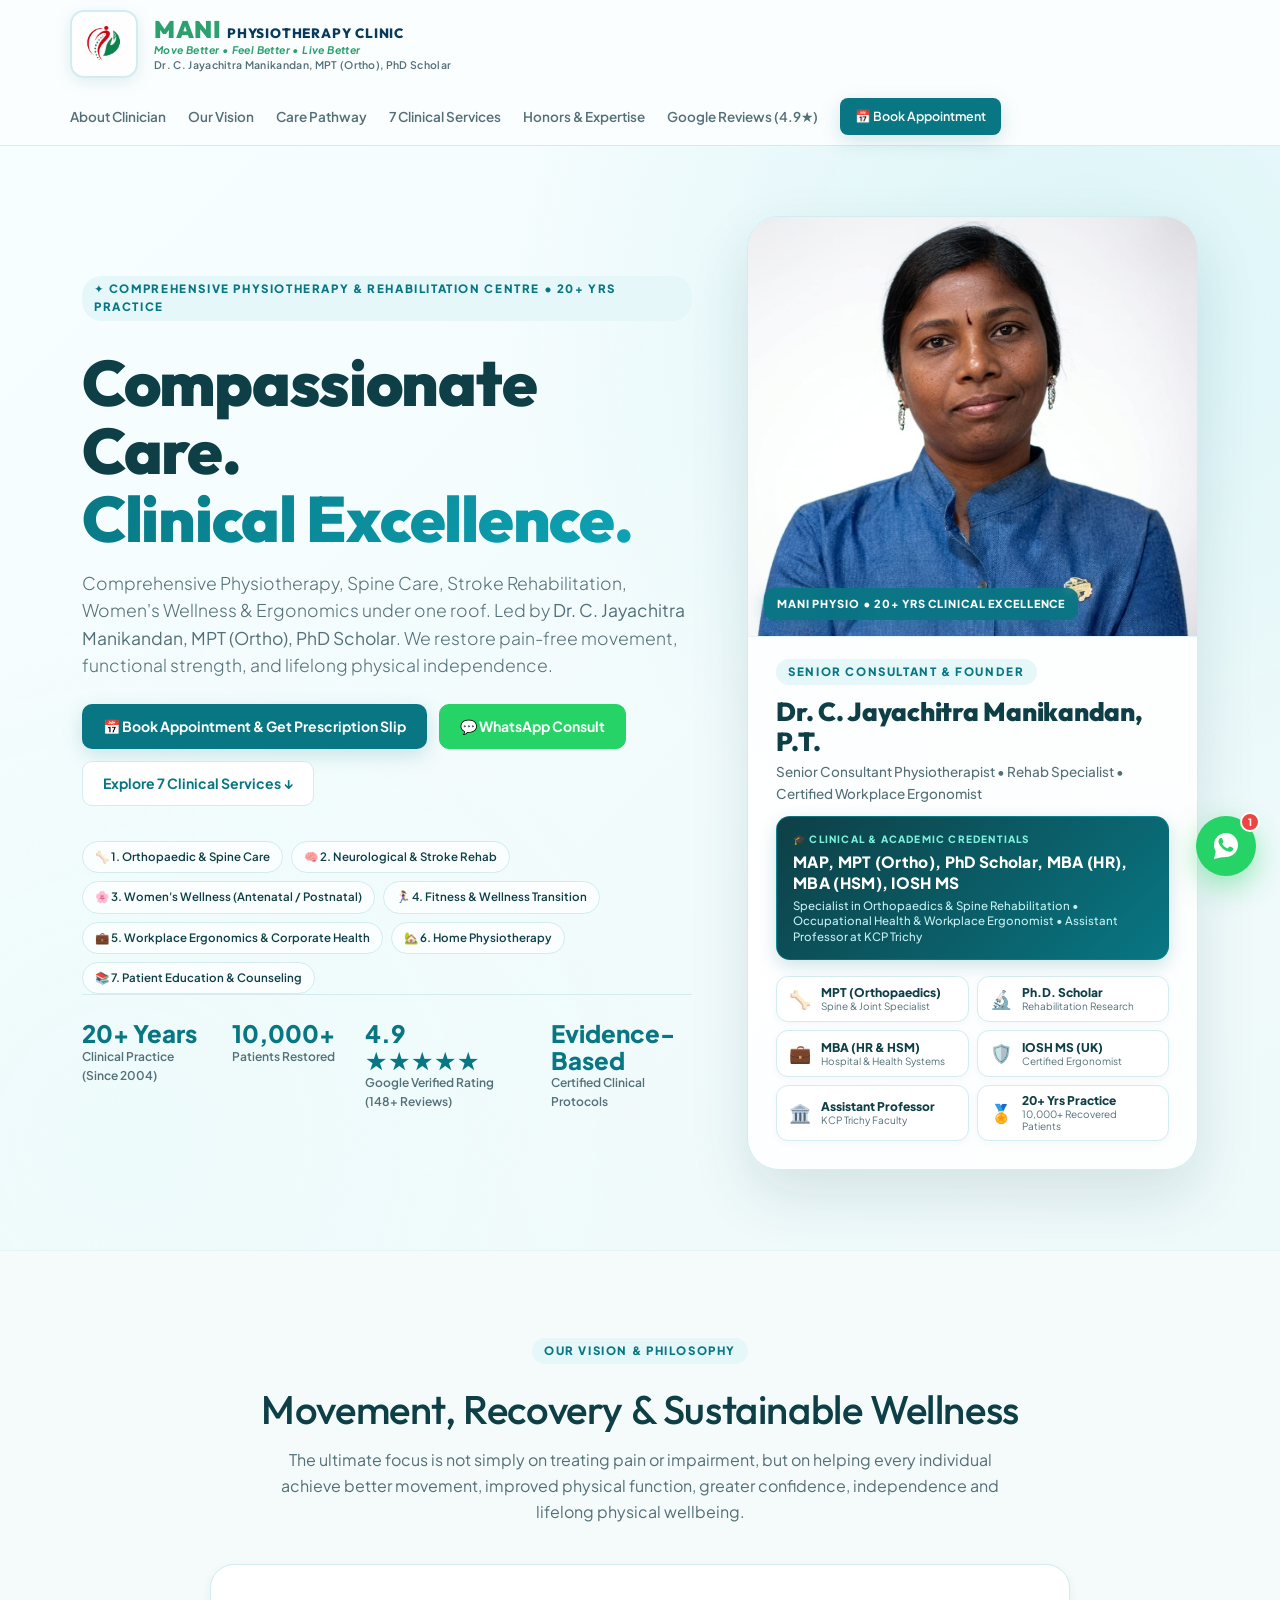
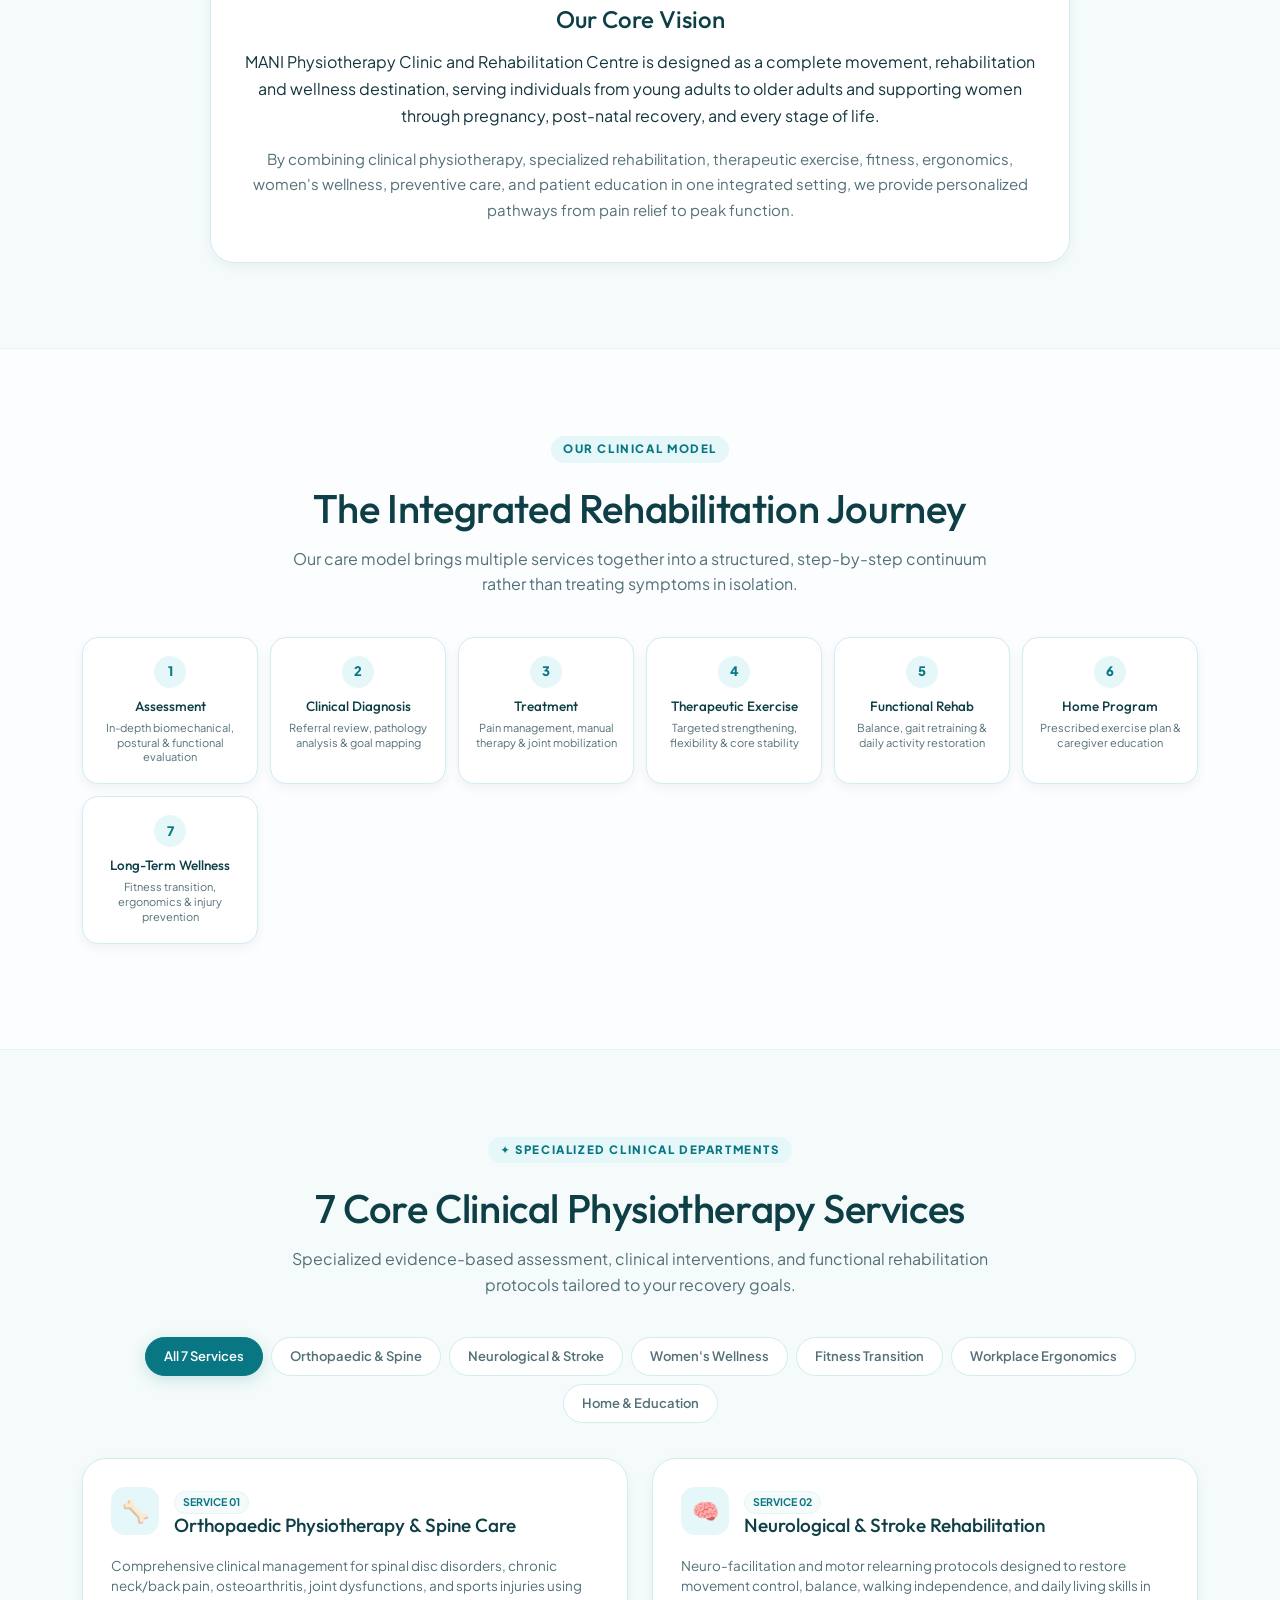
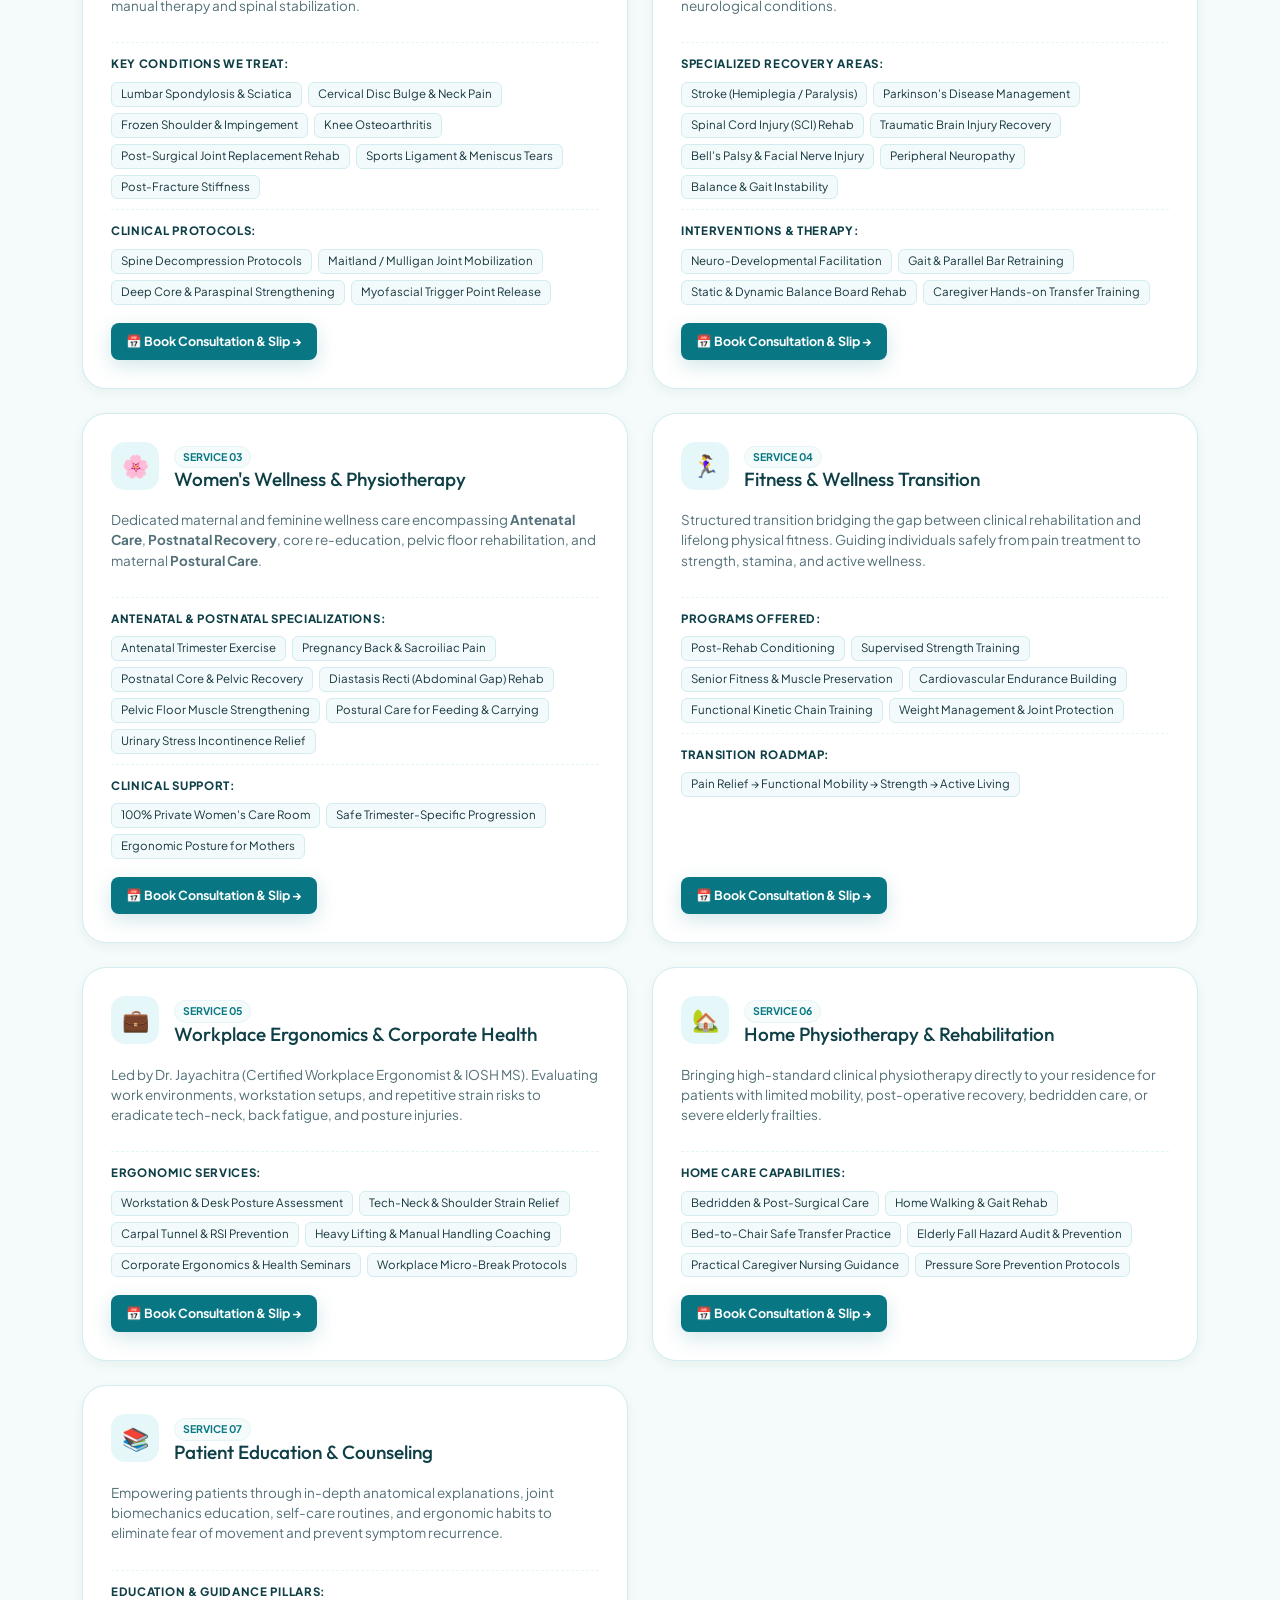
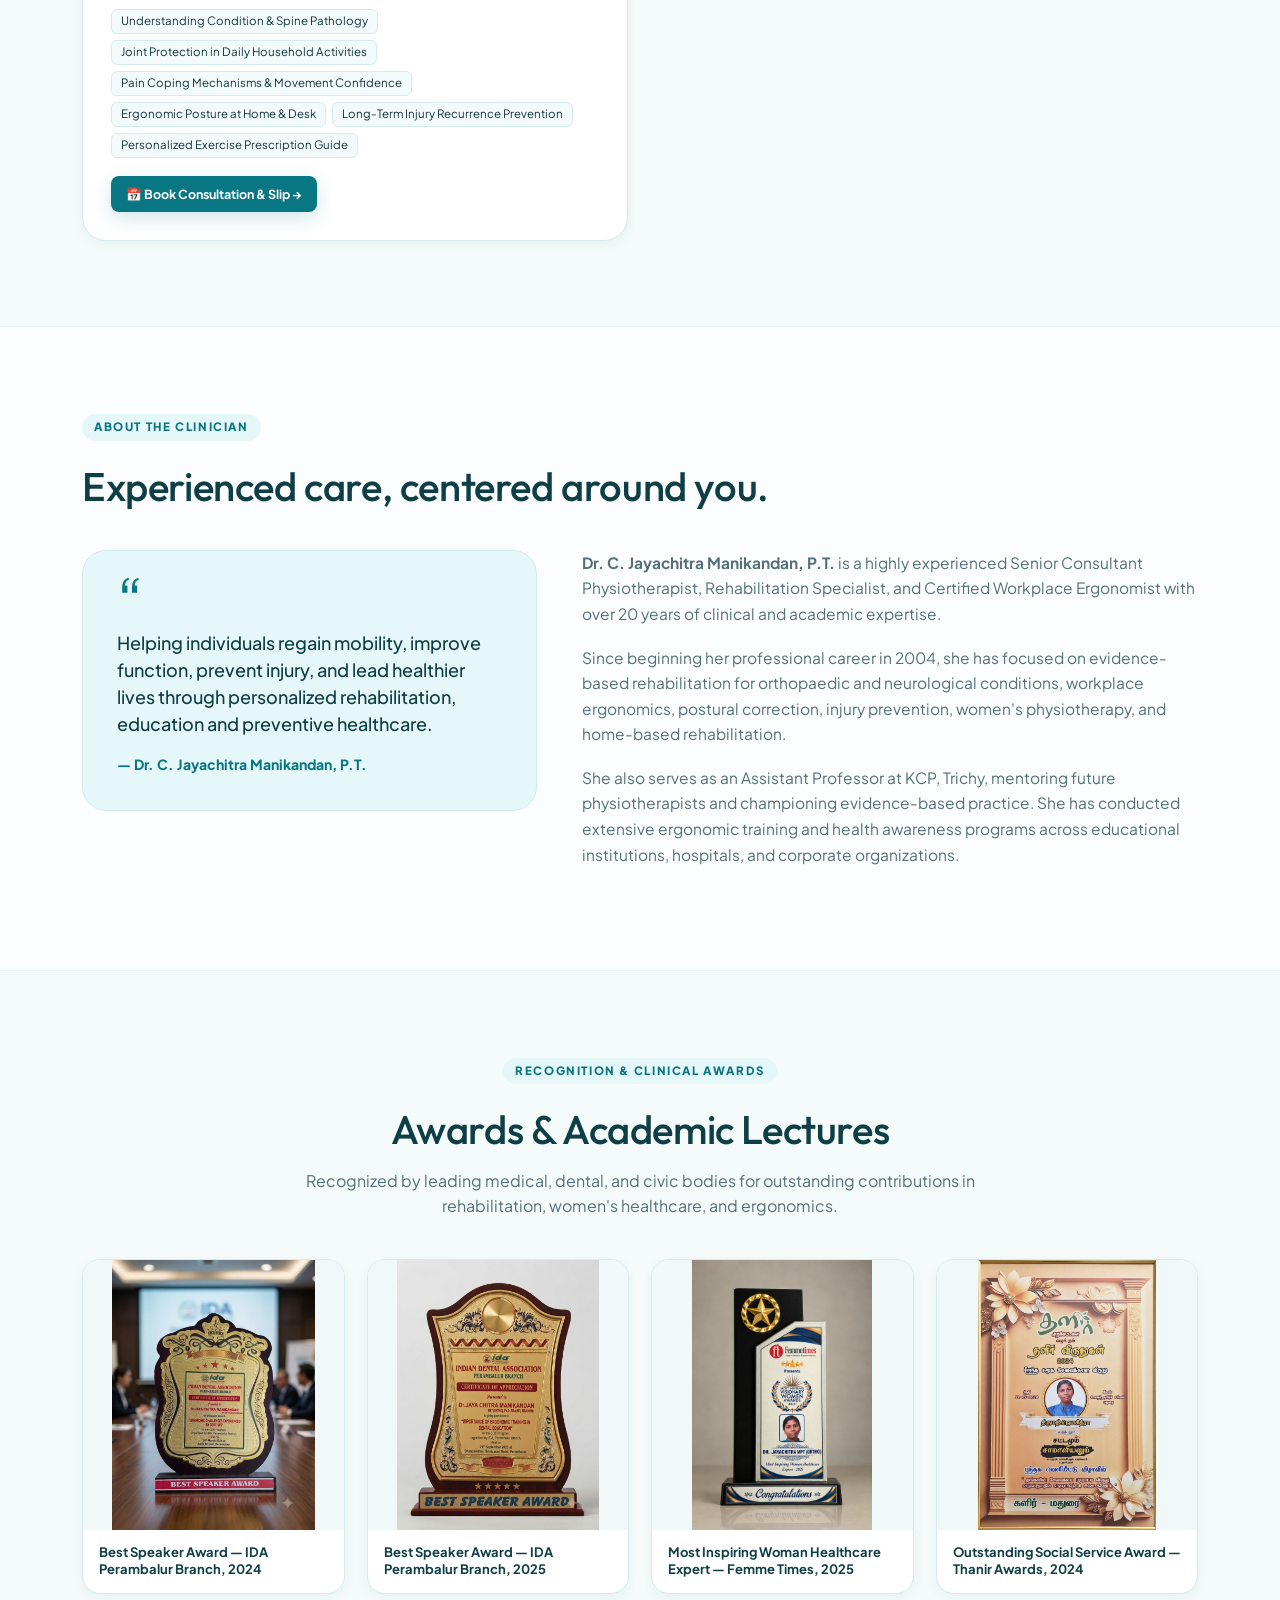
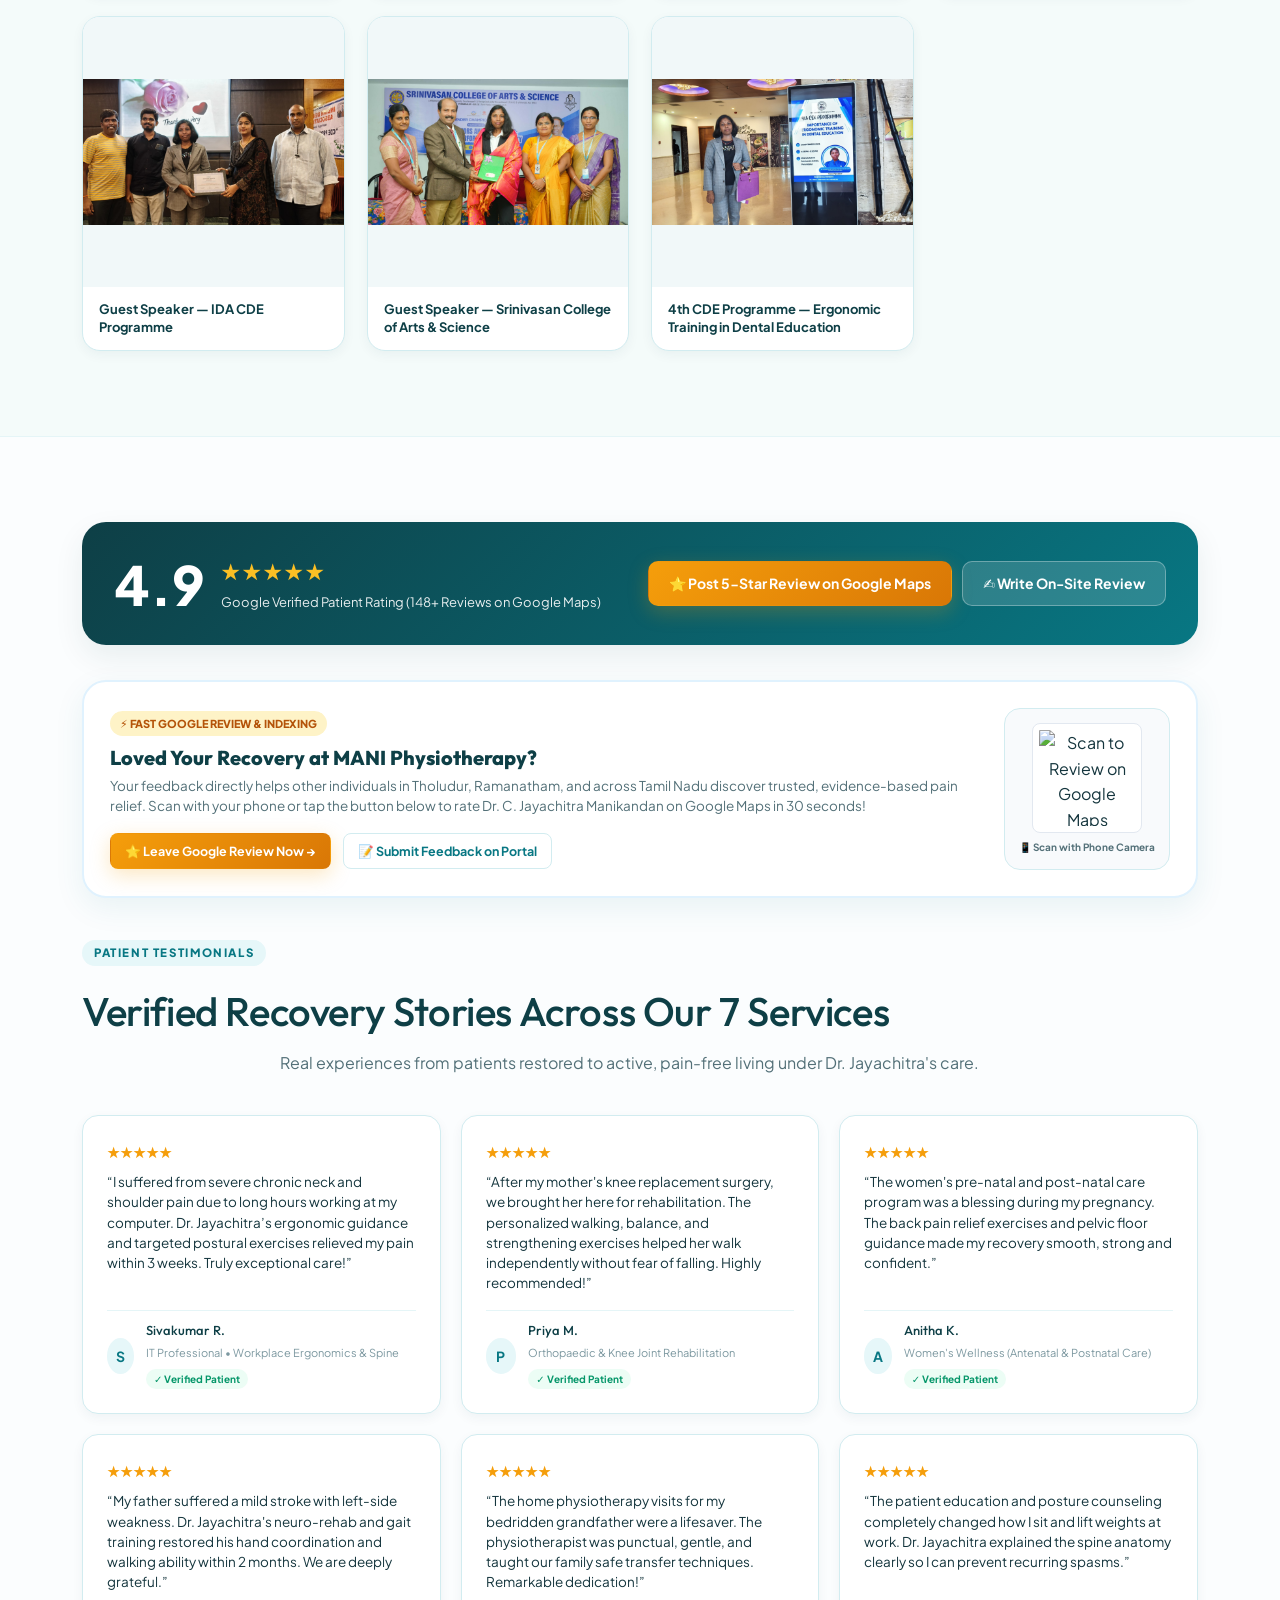
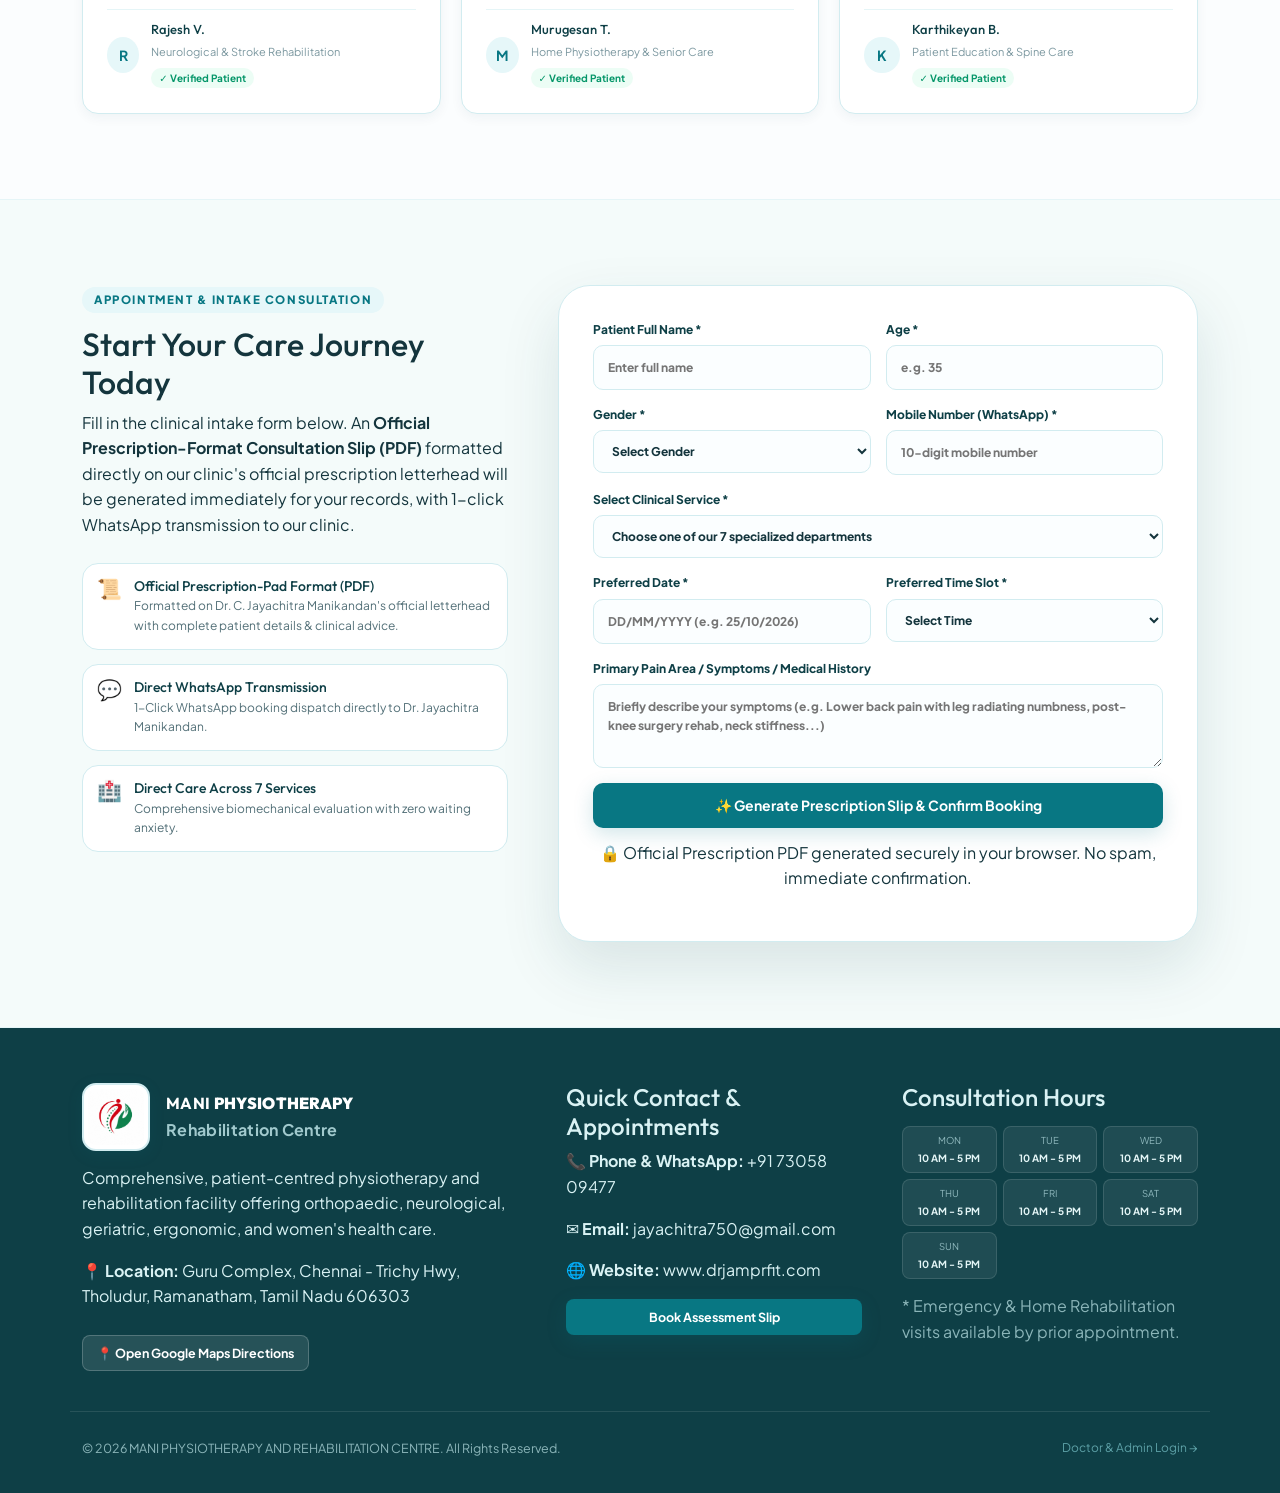
==== index.html @ fa25b7a8 "Initial commit: Mani Physiotherapy and Rehabilitation Centre website" ====
<!doctype html>
<html lang="en">

<head>
  <meta charset="utf-8">
  <meta name="viewport" content="width=device-width, initial-scale=1">
  <title>MANI PHYSIOTHERAPY AND REHABILITATION CENTRE | Expert Care Under One Roof</title>
  <meta name="description"
    content="Comprehensive Physiotherapy, Rehabilitation, Ergonomics & Women's Wellness Centre in Tholudur & Ramanatham. Led by Dr. C. Jayachitra Manikandan, MPT (Ortho), PhD Scholar with 20+ years of clinical excellence.">
  <meta name="keywords"
    content="Physiotherapy clinic, Rehabilitation centre, Orthopaedic physiotherapy, Stroke rehab, Neurological rehabilitation, Geriatric physiotherapy, Ergonomics consultant, Women wellness, Pre-natal physiotherapy, Pelvic floor rehab, Tholudur, Trichy, Tamil Nadu">
  <meta name="author" content="Dr. C. Jayachitra Manikandan, P.T.">

  <!-- Open Graph / Facebook / WhatsApp -->
  <meta property="og:type" content="website">
  <meta property="og:title" content="MANI PHYSIOTHERAPY AND REHABILITATION CENTRE">
  <meta property="og:description"
    content="Move Better • Feel Better • Live Better. Specialized Orthopaedic, Neurological, Geriatric, Women's Health & Ergonomic Rehabilitation.">
  <meta property="og:image" content="clinic-logo.jpg">

  <!-- Google Indexing & Canonical Meta -->
  <link rel="canonical" href="https://www.drjamprfit.com/">
  <meta name="robots" content="index, follow, max-image-preview:large, max-snippet:-1, max-video-preview:-1">
  <meta name="googlebot" content="index, follow">

  <!-- Google SEO LocalBusiness, MedicalBusiness & Review Rich Snippets Schema -->
  <script type="application/ld+json">
  {
    "@context": "https://schema.org",
    "@type": ["MedicalBusiness", "PhysiotherapyClinic", "LocalBusiness"],
    "name": "MANI PHYSIOTHERAPY AND REHABILITATION CENTRE",
    "alternateName": "Dr. C. Jayachitra Manikandan Physiotherapy Clinic",
    "image": "clinic-logo.jpg",
    "description": "Comprehensive Physiotherapy, Spine Care, Stroke Rehabilitation, Women's Wellness & Ergonomics led by Dr. C. Jayachitra Manikandan, MPT (Ortho), PhD Scholar, MBA, IOSH MS. 20+ years of clinical excellence in Tholudur & Ramanatham.",
    "telephone": "+917305809477",
    "email": "jayachitra750@gmail.com",
    "url": "https://www.drjamprfit.com",
    "priceRange": "â‚¹â‚¹",
    "hasMap": "https://maps.app.goo.gl/bxTsAGo42B9ArvuMA",
    "address": {
      "@type": "PostalAddress",
      "streetAddress": "Guru Complex, Chennai - Trichy Hwy",
      "addressLocality": "Tholudur, Ramanatham",
      "addressRegion": "Tamil Nadu",
      "postalCode": "606303",
      "addressCountry": "IN"
    },
    "geo": {
      "@type": "GeoCoordinates",
      "latitude": 11.4582,
      "longitude": 78.9621
    },
    "openingHoursSpecification": [
      {
        "@type": "OpeningHoursSpecification",
        "dayOfWeek": ["Monday", "Tuesday", "Wednesday", "Thursday", "Friday", "Saturday", "Sunday"],
        "opens": "10:00",
        "closes": "17:00"
      }
    ],
    "medicalSpecialty": [
      "Orthopaedic Physiotherapy & Spine Care",
      "Neurological & Stroke Rehabilitation",
      "Women's Wellness & Physiotherapy (Antenatal & Postnatal Care)",
      "Fitness & Wellness Transition",
      "Workplace Ergonomics & Corporate Health",
      "Home Physiotherapy & Rehabilitation",
      "Patient Education & Counseling"
    ],
    "hasOfferCatalog": {
      "@type": "OfferCatalog",
      "name": "7 Core Clinical Services",
      "itemListElement": [
        { "@type": "Offer", "itemOffered": { "@type": "Service", "name": "Orthopaedic Physiotherapy & Spine Care" } },
        { "@type": "Offer", "itemOffered": { "@type": "Service", "name": "Neurological & Stroke Rehabilitation" } },
        { "@type": "Offer", "itemOffered": { "@type": "Service", "name": "Women's Wellness & Physiotherapy (Antenatal & Postnatal Care, Postural Care)" } },
        { "@type": "Offer", "itemOffered": { "@type": "Service", "name": "Fitness & Wellness Transition" } },
        { "@type": "Offer", "itemOffered": { "@type": "Service", "name": "Workplace Ergonomics & Corporate Health" } },
        { "@type": "Offer", "itemOffered": { "@type": "Service", "name": "Home Physiotherapy & Rehabilitation" } },
        { "@type": "Offer", "itemOffered": { "@type": "Service", "name": "Patient Education & Counseling" } }
      ]
    },
    "aggregateRating": {
      "@type": "AggregateRating",
      "ratingValue": "4.9",
      "bestRating": "5",
      "ratingCount": "148",
      "reviewCount": "148"
    },
    "review": [
      {
        "@type": "Review",
        "author": { "@type": "Person", "name": "Sivakumar R." },
        "datePublished": "2026-08-15",
        "reviewRating": { "@type": "Rating", "ratingValue": "5", "bestRating": "5" },
        "reviewBody": "Suffered from severe chronic neck and spine pain. Dr. Jayachitra's ergonomic guidance and targeted spinal exercises completely restored my posture. Outstanding clinical expertise!"
      },
      {
        "@type": "Review",
        "author": { "@type": "Person", "name": "Priya M." },
        "datePublished": "2026-07-20",
        "reviewRating": { "@type": "Rating", "ratingValue": "5", "bestRating": "5" },
        "reviewBody": "Knee replacement rehab for my mother was managed with exceptional care. Personalized balance and walking exercises helped her walk independently without fear."
      },
      {
        "@type": "Review",
        "author": { "@type": "Person", "name": "Anitha K." },
        "datePublished": "2026-09-02",
        "reviewRating": { "@type": "Rating", "ratingValue": "5", "bestRating": "5" },
        "reviewBody": "The women's antenatal and postnatal program was fantastic! Back pain relief exercises and pelvic floor guidance made my recovery smooth and confident."
      }
    ],
    "founder": {
      "@type": "Person",
      "name": "Dr. C. Jayachitra Manikandan",
      "jobTitle": "Senior Consultant Physiotherapist & Workplace Ergonomist",
      "hasCredential": [
        "MAP", "MPT (Orthopaedics)", "PhD Scholar", "MBA (HR)", "MBA (HSM)", "IOSH MS"
      ],
      "alumniOf": "KCP Trichy Faculty"
    }
  }
  </script>

  <!-- Google Fonts: Outfit (Headings) & Plus Jakarta Sans (Body) -->
  <link rel="preconnect" href="https://fonts.googleapis.com">
  <link rel="preconnect" href="https://fonts.gstatic.com" crossorigin>
  <link
    href="https://fonts.googleapis.com/css2?family=Outfit:wght@400;500;600;700;800;900&family=Plus+Jakarta+Sans:ital,wght@0,300;0,400;0,500;0,600;0,700;0,800;1,400;1,600&display=swap"
    rel="stylesheet">

  <!-- Bootstrap 5 CSS & Bootstrap Icons for Mobile & Modern Layout -->
  <link href="https://cdn.jsdelivr.net/npm/bootstrap@5.3.3/dist/css/bootstrap.min.css" rel="stylesheet"
    integrity="sha384-QWTKZyjpPEjISv5WaRU9OFeRpok6YctnYmDr5pNlyT2bRjXh0JMhjY6hW+ALEwIH" crossorigin="anonymous">
  <link rel="stylesheet" href="https://cdn.jsdelivr.net/npm/bootstrap-icons@1.11.3/font/bootstrap-icons.min.css">

  <link rel="stylesheet" href="styles.css">
  <!-- jsPDF Library & Embedded Template Data for Instant Patient Intake & Assessment Slip PDF generation -->
  <script src="https://cdnjs.cloudflare.com/ajax/libs/jspdf/2.5.1/jspdf.umd.min.js"></script>
  <script src="prescription-template-data.js"></script>
</head>

<body>

  <!-- Header -->
  <header class="site-header">
    <nav class="nav container">
      <a class="brand" href="#home">
        <img class="brand-logo" src="clinic-logo.jpg" alt="MANI PHYSIOTHERAPY CLINIC Logo">
        <div class="brand-text">
          <div class="brand-title-row">
            <span class="brand-mani">MANI</span>
            <span class="brand-clinic">PHYSIOTHERAPY CLINIC</span>
          </div>
          <span class="brand-tagline">Move Better &bull; Feel Better &bull; Live Better</span>
          <span class="brand-doctor">Dr. C. Jayachitra Manikandan, MPT (Ortho), PhD Scholar</span>
        </div>
      </a>

      <!-- Mobile Header Quick Call & Menu Trigger -->
      <div class="mobile-header-actions d-lg-none">
        <a href="tel:+917305809477" class="btn-icon-call" aria-label="Call Doctor" title="Call Clinic">
          <i class="bi bi-telephone-fill"></i>
        </a>
        <a href="https://wa.me/917305809477?text=Hello%20Dr.%20Jayachitra%2C%20I%20would%20like%20to%20consult%20at%20MANI%20Physiotherapy%20Centre."
          class="btn-icon-wa" target="_blank" aria-label="WhatsApp Doctor" title="WhatsApp">
          <i class="bi bi-whatsapp"></i>
        </a>
        <button class="menu-btn" type="button" data-bs-toggle="offcanvas" data-bs-target="#mobileMenuOffcanvas"
          aria-controls="mobileMenuOffcanvas" aria-label="Toggle navigation menu">
          <i class="bi bi-list"></i>
        </button>
      </div>

      <!-- Desktop Navigation Links -->
      <div class="nav-links d-none d-lg-flex">
        <a href="#about">About Clinician</a>
        <a href="#vision">Our Vision</a>
        <a href="#journey">Care Pathway</a>
        <a href="#services">7 Clinical Services</a>
        <a href="#awards">Honors & Expertise</a>
        <a href="#reviews">Google Reviews (4.9★)</a>
        <a href="#booking" class="btn primary sm">📅 Book Appointment</a>
      </div>
    </nav>
  </header>

  <!-- BOOTSTRAP 5 OFFCANVAS FOR MOBILE NAVIGATION -->
  <div class="offcanvas offcanvas-end modern-mobile-menu" tabindex="-1" id="mobileMenuOffcanvas"
    aria-labelledby="mobileMenuOffcanvasLabel">
    <div class="offcanvas-header border-bottom">
      <div class="d-flex align-items-center gap-2">
        <img class="brand-logo" src="clinic-logo.jpg" alt="Logo" style="width:48px;height:48px;border-radius:10px;padding:2px">
        <div>
          <div class="d-flex align-items-baseline gap-1" style="line-height:1.15">
            <span style="font-family:'Outfit',sans-serif;font-size:19px;font-weight:900;color:#2ea06e;letter-spacing:0.5px">MANI</span>
            <span style="font-family:'Outfit',sans-serif;font-size:11.5px;font-weight:800;color:#093a5b;letter-spacing:0.8px">PHYSIOTHERAPY</span>
          </div>
          <small style="font-size:9.5px;color:#2ea06e;font-style:italic;font-weight:700;display:block">Move Better &bull; Feel Better &bull; Live Better</small>
        </div>
      </div>
      <button type="button" class="btn-close text-reset" data-bs-dismiss="offcanvas" aria-label="Close"></button>
    </div>
    <div class="offcanvas-body d-flex flex-column justify-content-between p-3">
      <div>
        <!-- Doctor Mini Profile Badge -->
        <div class="mobile-doctor-pill mb-3">
          <div class="d-flex align-items-center gap-2">
            <img src="doctor-photo.jpg" alt="Doctor" class="mobile-doc-avatar">
            <div>
              <div class="fw-bold" style="font-size:13px;color:var(--teal-dark);line-height:1.2">Dr. C. Jayachitra
                Manikandan</div>
              <small style="font-size:10.5px;color:var(--primary);font-weight:700">MPT (Ortho), PhD Scholar • 20+
                Yrs</small>
            </div>
          </div>
        </div>

        <!-- Navigation Links -->
        <div class="mobile-nav-group">
          <a href="#home" class="mobile-nav-item" data-bs-dismiss="offcanvas">
            <i class="bi bi-house-door-fill"></i>
            <span>Home</span>
          </a>
          <a href="#about" class="mobile-nav-item" data-bs-dismiss="offcanvas">
            <i class="bi bi-person-badge-fill"></i>
            <span>About Clinician</span>
          </a>
          <a href="#vision" class="mobile-nav-item" data-bs-dismiss="offcanvas">
            <i class="bi bi-bullseye"></i>
            <span>Our Vision & Values</span>
          </a>
          <a href="#journey" class="mobile-nav-item" data-bs-dismiss="offcanvas">
            <i class="bi bi-signpost-split-fill"></i>
            <span>Care Pathway Roadmap</span>
          </a>
          <a href="#services" class="mobile-nav-item" data-bs-dismiss="offcanvas">
            <i class="bi bi-heart-pulse-fill"></i>
            <span>7 Specialized Services</span>
          </a>
          <a href="#awards" class="mobile-nav-item" data-bs-dismiss="offcanvas">
            <i class="bi bi-award-fill"></i>
            <span>Awards & Honors Gallery</span>
          </a>
          <a href="#reviews" class="mobile-nav-item" data-bs-dismiss="offcanvas">
            <i class="bi bi-star-fill text-warning"></i>
            <span>Google Reviews (4.9★)</span>
          </a>
          <a href="#booking" class="mobile-nav-item highlight" data-bs-dismiss="offcanvas">
            <i class="bi bi-calendar2-check-fill"></i>
            <span>Book Assessment Slip</span>
          </a>
        </div>
      </div>

      <!-- Quick Contact Card inside Offcanvas Drawer -->
      <div class="mobile-menu-footer pt-3 mt-3 border-top">
        <div class="d-grid gap-2 mb-2">
          <a href="#booking" class="btn primary sm full" data-bs-dismiss="offcanvas">
            📅 Book Intake Slip
          </a>
          <a href="https://wa.me/917305809477?text=Hello%20Dr.%20Jayachitra%2C%20I%20would%20like%20to%20consult%20at%20MANI%20Physiotherapy%20Centre."
            target="_blank" class="btn whatsapp-link sm full">
            💬 WhatsApp Doctor
          </a>
          <a href="tel:+917305809477" class="btn secondary sm full">
            📞 Call +91 73058 09477
          </a>
        </div>
        <div class="mobile-timing-badge">
          <div>⏰ <strong>Hours:</strong> Mon - Sun: 10:00 AM - 5:00 PM</div>
          <div>📍 Guru Complex, Chennai - Trichy Hwy, Tholudur</div>
        </div>
      </div>
    </div>
  </div>

  <main>

    <!-- HERO SECTION -->
    <section id="home" class="hero">
      <div class="container hero-grid">
        <div>
          <span class="eyebrow">✦ COMPREHENSIVE PHYSIOTHERAPY & REHABILITATION CENTRE • 20+ YRS PRACTICE</span>
          <h1>Compassionate Care.<br><span>Clinical Excellence.</span></h1>
          <p class="lead">
            Comprehensive Physiotherapy, Spine Care, Stroke Rehabilitation, Women's Wellness & Ergonomics under one
            roof. Led by <strong>Dr. C. Jayachitra Manikandan, MPT (Ortho), PhD Scholar</strong>. We restore pain-free
            movement, functional strength, and lifelong physical independence.
          </p>

          <div class="hero-actions">
            <a class="btn primary" href="#booking">📅 Book Appointment & Get Prescription Slip</a>
            <a class="btn whatsapp-link"
              href="https://wa.me/917305809477?text=Hello%20Dr.%20Jayachitra%2C%20I%20would%20like%20to%20consult%20at%20MANI%20Physiotherapy%20Centre."
              target="_blank">
              💬 WhatsApp Consult
            </a>
            <a class="btn secondary" href="#services">Explore 7 Clinical Services ↓</a>
          </div>

          <div class="hero-pills">
            <span class="pill-item">🦴 1. Orthopaedic & Spine Care</span>
            <span class="pill-item">🧠 2. Neurological & Stroke Rehab</span>
            <span class="pill-item">🌸 3. Women's Wellness (Antenatal / Postnatal)</span>
            <span class="pill-item">🏃‍♀️ 4. Fitness & Wellness Transition</span>
            <span class="pill-item">💼 5. Workplace Ergonomics & Corporate Health</span>
            <span class="pill-item">🏡 6. Home Physiotherapy</span>
            <span class="pill-item">📚 7. Patient Education & Counseling</span>
          </div>

          <div class="trust-row">
            <div>
              <strong>20+ Years</strong>
              <small>Clinical Practice (Since 2004)</small>
            </div>
            <div>
              <strong>10,000+</strong>
              <small>Patients Restored</small>
            </div>
            <div>
              <strong>4.9 ★★★★★</strong>
              <small>Google Verified Rating (148+ Reviews)</small>
            </div>
            <div>
              <strong>Evidence-Based</strong>
              <small>Certified Clinical Protocols</small>
            </div>
          </div>
        </div>

        <!-- Doctor Showcase Card -->
        <div class="doctor-card">
          <div class="doctor-photo-wrap">
            <img class="doctor-photo" src="doctor-photo.jpg"
              alt="Dr. C. Jayachitra Manikandan, Senior Consultant Physiotherapist">
            <div class="photo-badge">MANI PHYSIO • 20+ YRS CLINICAL EXCELLENCE</div>
          </div>
          <div class="doctor-info">
            <span class="eyebrow" style="margin-bottom:6px">SENIOR CONSULTANT & FOUNDER</span>
            <h2>Dr. C. Jayachitra Manikandan, P.T.</h2>
            <p>Senior Consultant Physiotherapist • Rehab Specialist • Certified Workplace Ergonomist</p>
          </div>

          <!-- Highlighted Elite Degree Banner -->
          <div class="degree-highlight-banner">
            <div class="degree-highlight-label">🎓 CLINICAL & ACADEMIC CREDENTIALS</div>
            <div class="degree-highlight-title">MAP, MPT (Ortho), PhD Scholar, MBA (HR), MBA (HSM), IOSH MS</div>
            <div class="degree-highlight-sub">Specialist in Orthopaedics & Spine Rehabilitation • Occupational Health &
              Workplace Ergonomist • Assistant Professor at KCP Trichy</div>
          </div>

          <!-- Credential Badges Grid -->
          <div class="credentials">
            <div class="credential-chip">
              <div class="credential-icon">🦴</div>
              <div class="credential-content">
                <span class="credential-title">MPT (Orthopaedics)</span>
                <span class="credential-desc">Spine & Joint Specialist</span>
              </div>
            </div>
            <div class="credential-chip">
              <div class="credential-icon">🔬</div>
              <div class="credential-content">
                <span class="credential-title">Ph.D. Scholar</span>
                <span class="credential-desc">Rehabilitation Research</span>
              </div>
            </div>
            <div class="credential-chip">
              <div class="credential-icon">💼</div>
              <div class="credential-content">
                <span class="credential-title">MBA (HR & HSM)</span>
                <span class="credential-desc">Hospital & Health Systems</span>
              </div>
            </div>
            <div class="credential-chip">
              <div class="credential-icon">🛡️</div>
              <div class="credential-content">
                <span class="credential-title">IOSH MS (UK)</span>
                <span class="credential-desc">Certified Ergonomist</span>
              </div>
            </div>
            <div class="credential-chip">
              <div class="credential-icon">🏛️</div>
              <div class="credential-content">
                <span class="credential-title">Assistant Professor</span>
                <span class="credential-desc">KCP Trichy Faculty</span>
              </div>
            </div>
            <div class="credential-chip">
              <div class="credential-icon">🏅</div>
              <div class="credential-content">
                <span class="credential-title">20+ Yrs Practice</span>
                <span class="credential-desc">10,000+ Recovered Patients</span>
              </div>
            </div>
          </div>
        </div>
      </div>
    </section>

    <!-- SECTION: CLINIC VISION & PATIENT-CENTRED VALUES (POINTS 18 & 20) -->
    <section id="vision" class="section soft">
      <div class="container">
        <div class="section-head center">
          <span class="eyebrow">OUR VISION & PHILOSOPHY</span>
          <h2>Movement, Recovery & Sustainable Wellness</h2>
          <p>The ultimate focus is not simply on treating pain or impairment, but on helping every individual achieve
            better movement, improved physical function, greater confidence, independence and lifelong physical
            wellbeing.</p>
        </div>

        <div style="max-width:860px;margin:0 auto">
          <div class="vision-card" style="text-align:center;padding:40px 30px">
            <h3 style="margin-bottom:14px">Our Core Vision</h3>
            <p class="prose" style="font-size:16px;line-height:1.7;color:var(--text-dark);margin-bottom:16px">
              MANI Physiotherapy Clinic and Rehabilitation Centre is designed as a complete movement, rehabilitation and
              wellness destination, serving individuals from young adults to older adults and supporting women through
              pregnancy, post-natal recovery, and every stage of life.
            </p>
            <p class="prose" style="font-size:15px;line-height:1.7;color:var(--text-muted);margin-bottom:0">
              By combining clinical physiotherapy, specialized rehabilitation, therapeutic exercise, fitness,
              ergonomics, women's wellness, preventive care, and patient education in one integrated setting, we provide
              personalized pathways from pain relief to peak function.
            </p>
          </div>
        </div>
      </div>
    </section>

    <!-- SECTION: 19. INTEGRATED REHABILITATION APPROACH (STEP-BY-STEP ROADMAP) -->
    <section id="journey" class="section">
      <div class="container">
        <div class="section-head center">
          <span class="eyebrow">OUR CLINICAL MODEL</span>
          <h2>The Integrated Rehabilitation Journey</h2>
          <p>Our care model brings multiple services together into a structured, step-by-step continuum rather than
            treating symptoms in isolation.</p>
        </div>

        <div class="pathway-flow">
          <div class="pathway-step">
            <div class="pathway-num">1</div>
            <h4>Assessment</h4>
            <p>In-depth biomechanical, postural & functional evaluation</p>
          </div>
          <div class="pathway-step">
            <div class="pathway-num">2</div>
            <h4>Clinical Diagnosis</h4>
            <p>Referral review, pathology analysis & goal mapping</p>
          </div>
          <div class="pathway-step">
            <div class="pathway-num">3</div>
            <h4>Treatment</h4>
            <p>Pain management, manual therapy & joint mobilization</p>
          </div>
          <div class="pathway-step">
            <div class="pathway-num">4</div>
            <h4>Therapeutic Exercise</h4>
            <p>Targeted strengthening, flexibility & core stability</p>
          </div>
          <div class="pathway-step">
            <div class="pathway-num">5</div>
            <h4>Functional Rehab</h4>
            <p>Balance, gait retraining & daily activity restoration</p>
          </div>
          <div class="pathway-step">
            <div class="pathway-num">6</div>
            <h4>Home Program</h4>
            <p>Prescribed exercise plan & caregiver education</p>
          </div>
          <div class="pathway-step">
            <div class="pathway-num">7</div>
            <h4>Long-Term Wellness</h4>
            <p>Fitness transition, ergonomics & injury prevention</p>
          </div>
        </div>
      </div>
    </section>

    <!-- SECTION: 7 SPECIALIZED CLINICAL CARE SERVICES -->
    <section id="services" class="section soft">
      <div class="container">
        <div class="section-head center">
          <span class="eyebrow">✦ SPECIALIZED CLINICAL DEPARTMENTS</span>
          <h2>7 Core Clinical Physiotherapy Services</h2>
          <p>Specialized evidence-based assessment, clinical interventions, and functional rehabilitation protocols
            tailored to your recovery goals.</p>
        </div>

        <!-- Category Filter Bar -->
        <div class="service-filter-bar">
          <button class="filter-btn active" data-filter="all">All 7 Services</button>
          <button class="filter-btn" data-filter="ortho">Orthopaedic & Spine</button>
          <button class="filter-btn" data-filter="neuro">Neurological & Stroke</button>
          <button class="filter-btn" data-filter="women">Women's Wellness</button>
          <button class="filter-btn" data-filter="fitness">Fitness Transition</button>
          <button class="filter-btn" data-filter="ergo">Workplace Ergonomics</button>
          <button class="filter-btn" data-filter="home">Home & Education</button>
        </div>

        <div class="services-catalog" id="servicesGrid">

          <!-- 1. Orthopaedic Physiotherapy & Spine Care -->
          <article class="service-card" data-category="ortho">
            <div class="service-card-header">
              <div class="service-icon">🦴</div>
              <div>
                <span class="service-badge">SERVICE 01</span>
                <h3>Orthopaedic Physiotherapy & Spine Care</h3>
              </div>
            </div>
            <p class="service-desc">
              Comprehensive clinical management for spinal disc disorders, chronic neck/back pain, osteoarthritis, joint
              dysfunctions, and sports injuries using manual therapy and spinal stabilization.
            </p>
            <div class="service-subgroup">
              <div class="service-subgroup-title">Key Conditions We Treat:</div>
              <div class="service-tag-list">
                <span class="service-tag">Lumbar Spondylosis & Sciatica</span>
                <span class="service-tag">Cervical Disc Bulge & Neck Pain</span>
                <span class="service-tag">Frozen Shoulder & Impingement</span>
                <span class="service-tag">Knee Osteoarthritis</span>
                <span class="service-tag">Post-Surgical Joint Replacement Rehab</span>
                <span class="service-tag">Sports Ligament & Meniscus Tears</span>
                <span class="service-tag">Post-Fracture Stiffness</span>
              </div>
            </div>
            <div class="service-subgroup">
              <div class="service-subgroup-title">Clinical Protocols:</div>
              <div class="service-tag-list">
                <span class="service-tag">Spine Decompression Protocols</span>
                <span class="service-tag">Maitland / Mulligan Joint Mobilization</span>
                <span class="service-tag">Deep Core & Paraspinal Strengthening</span>
                <span class="service-tag">Myofascial Trigger Point Release</span>
              </div>
            </div>
            <div class="service-card-action">
              <a href="#booking" class="btn primary sm"
                onclick="selectServiceForBooking('Orthopaedic Physiotherapy & Spine Care')">📅 Book Consultation & Slip
                →</a>
            </div>
          </article>

          <!-- 2. Neurological & Stroke Rehabilitation -->
          <article class="service-card" data-category="neuro">
            <div class="service-card-header">
              <div class="service-icon">🧠</div>
              <div>
                <span class="service-badge">SERVICE 02</span>
                <h3>Neurological & Stroke Rehabilitation</h3>
              </div>
            </div>
            <p class="service-desc">
              Neuro-facilitation and motor relearning protocols designed to restore movement control, balance, walking
              independence, and daily living skills in neurological conditions.
            </p>
            <div class="service-subgroup">
              <div class="service-subgroup-title">Specialized Recovery Areas:</div>
              <div class="service-tag-list">
                <span class="service-tag">Stroke (Hemiplegia / Paralysis)</span>
                <span class="service-tag">Parkinson's Disease Management</span>
                <span class="service-tag">Spinal Cord Injury (SCI) Rehab</span>
                <span class="service-tag">Traumatic Brain Injury Recovery</span>
                <span class="service-tag">Bell's Palsy & Facial Nerve Injury</span>
                <span class="service-tag">Peripheral Neuropathy</span>
                <span class="service-tag">Balance & Gait Instability</span>
              </div>
            </div>
            <div class="service-subgroup">
              <div class="service-subgroup-title">Interventions & Therapy:</div>
              <div class="service-tag-list">
                <span class="service-tag">Neuro-Developmental Facilitation</span>
                <span class="service-tag">Gait & Parallel Bar Retraining</span>
                <span class="service-tag">Static & Dynamic Balance Board Rehab</span>
                <span class="service-tag">Caregiver Hands-on Transfer Training</span>
              </div>
            </div>
            <div class="service-card-action">
              <a href="#booking" class="btn primary sm"
                onclick="selectServiceForBooking('Neurological & Stroke Rehabilitation')">📅 Book Consultation & Slip
                →</a>
            </div>
          </article>

          <!-- 3. Women's Wellness & Physiotherapy (Antenatal & Postnatal Care, Postural Care) -->
          <article class="service-card" data-category="women">
            <div class="service-card-header">
              <div class="service-icon">🌸</div>
              <div>
                <span class="service-badge">SERVICE 03</span>
                <h3>Women's Wellness & Physiotherapy</h3>
              </div>
            </div>
            <p class="service-desc">
              Dedicated maternal and feminine wellness care encompassing <strong>Antenatal Care</strong>,
              <strong>Postnatal Recovery</strong>, core re-education, pelvic floor rehabilitation, and maternal
              <strong>Postural Care</strong>.
            </p>
            <div class="service-subgroup">
              <div class="service-subgroup-title">Antenatal & Postnatal Specializations:</div>
              <div class="service-tag-list">
                <span class="service-tag">Antenatal Trimester Exercise</span>
                <span class="service-tag">Pregnancy Back & Sacroiliac Pain</span>
                <span class="service-tag">Postnatal Core & Pelvic Recovery</span>
                <span class="service-tag">Diastasis Recti (Abdominal Gap) Rehab</span>
                <span class="service-tag">Pelvic Floor Muscle Strengthening</span>
                <span class="service-tag">Postural Care for Feeding & Carrying</span>
                <span class="service-tag">Urinary Stress Incontinence Relief</span>
              </div>
            </div>
            <div class="service-subgroup">
              <div class="service-subgroup-title">Clinical Support:</div>
              <div class="service-tag-list">
                <span class="service-tag">100% Private Women's Care Room</span>
                <span class="service-tag">Safe Trimester-Specific Progression</span>
                <span class="service-tag">Ergonomic Posture for Mothers</span>
              </div>
            </div>
            <div class="service-card-action">
              <a href="#booking" class="btn primary sm"
                onclick="selectServiceForBooking('Women\'s Wellness & Physiotherapy (Antenatal, Postnatal & Postural Care)')">📅
                Book Consultation & Slip →</a>
            </div>
          </article>

          <!-- 4. Fitness & Wellness Transition -->
          <article class="service-card" data-category="fitness">
            <div class="service-card-header">
              <div class="service-icon">🏃‍♀️</div>
              <div>
                <span class="service-badge">SERVICE 04</span>
                <h3>Fitness & Wellness Transition</h3>
              </div>
            </div>
            <p class="service-desc">
              Structured transition bridging the gap between clinical rehabilitation and lifelong physical fitness.
              Guiding individuals safely from pain treatment to strength, stamina, and active wellness.
            </p>
            <div class="service-subgroup">
              <div class="service-subgroup-title">Programs Offered:</div>
              <div class="service-tag-list">
                <span class="service-tag">Post-Rehab Conditioning</span>
                <span class="service-tag">Supervised Strength Training</span>
                <span class="service-tag">Senior Fitness & Muscle Preservation</span>
                <span class="service-tag">Cardiovascular Endurance Building</span>
                <span class="service-tag">Functional Kinetic Chain Training</span>
                <span class="service-tag">Weight Management & Joint Protection</span>
              </div>
            </div>
            <div class="service-subgroup">
              <div class="service-subgroup-title">Transition Roadmap:</div>
              <div class="service-tag-list">
                <span class="service-tag">Pain Relief → Functional Mobility → Strength → Active Living</span>
              </div>
            </div>
            <div class="service-card-action">
              <a href="#booking" class="btn primary sm"
                onclick="selectServiceForBooking('Fitness & Wellness Transition')">📅 Book Consultation & Slip →</a>
            </div>
          </article>

          <!-- 5. Workplace Ergonomics & Corporate Health -->
          <article class="service-card" data-category="ergo">
            <div class="service-card-header">
              <div class="service-icon">💼</div>
              <div>
                <span class="service-badge">SERVICE 05</span>
                <h3>Workplace Ergonomics & Corporate Health</h3>
              </div>
            </div>
            <p class="service-desc">
              Led by Dr. Jayachitra (Certified Workplace Ergonomist & IOSH MS). Evaluating work environments,
              workstation setups, and repetitive strain risks to eradicate tech-neck, back fatigue, and posture
              injuries.
            </p>
            <div class="service-subgroup">
              <div class="service-subgroup-title">Ergonomic Services:</div>
              <div class="service-tag-list">
                <span class="service-tag">Workstation & Desk Posture Assessment</span>
                <span class="service-tag">Tech-Neck & Shoulder Strain Relief</span>
                <span class="service-tag">Carpal Tunnel & RSI Prevention</span>
                <span class="service-tag">Heavy Lifting & Manual Handling Coaching</span>
                <span class="service-tag">Corporate Ergonomics & Health Seminars</span>
                <span class="service-tag">Workplace Micro-Break Protocols</span>
              </div>
            </div>
            <div class="service-card-action">
              <a href="#booking" class="btn primary sm"
                onclick="selectServiceForBooking('Workplace Ergonomics & Corporate Health')">📅 Book Consultation & Slip
                →</a>
            </div>
          </article>

          <!-- 6. Home Physiotherapy & Rehabilitation -->
          <article class="service-card" data-category="home">
            <div class="service-card-header">
              <div class="service-icon">🏡</div>
              <div>
                <span class="service-badge">SERVICE 06</span>
                <h3>Home Physiotherapy & Rehabilitation</h3>
              </div>
            </div>
            <p class="service-desc">
              Bringing high-standard clinical physiotherapy directly to your residence for patients with limited
              mobility, post-operative recovery, bedridden care, or severe elderly frailties.
            </p>
            <div class="service-subgroup">
              <div class="service-subgroup-title">Home Care Capabilities:</div>
              <div class="service-tag-list">
                <span class="service-tag">Bedridden & Post-Surgical Care</span>
                <span class="service-tag">Home Walking & Gait Rehab</span>
                <span class="service-tag">Bed-to-Chair Safe Transfer Practice</span>
                <span class="service-tag">Elderly Fall Hazard Audit & Prevention</span>
                <span class="service-tag">Practical Caregiver Nursing Guidance</span>
                <span class="service-tag">Pressure Sore Prevention Protocols</span>
              </div>
            </div>
            <div class="service-card-action">
              <a href="#booking" class="btn primary sm"
                onclick="selectServiceForBooking('Home Physiotherapy & Rehabilitation')">📅 Book Consultation & Slip
                →</a>
            </div>
          </article>

          <!-- 7. Patient Education & Counseling -->
          <article class="service-card" data-category="home">
            <div class="service-card-header">
              <div class="service-icon">📚</div>
              <div>
                <span class="service-badge">SERVICE 07</span>
                <h3>Patient Education & Counseling</h3>
              </div>
            </div>
            <p class="service-desc">
              Empowering patients through in-depth anatomical explanations, joint biomechanics education, self-care
              routines, and ergonomic habits to eliminate fear of movement and prevent symptom recurrence.
            </p>
            <div class="service-subgroup">
              <div class="service-subgroup-title">Education & Guidance Pillars:</div>
              <div class="service-tag-list">
                <span class="service-tag">Understanding Condition & Spine Pathology</span>
                <span class="service-tag">Joint Protection in Daily Household Activities</span>
                <span class="service-tag">Pain Coping Mechanisms & Movement Confidence</span>
                <span class="service-tag">Ergonomic Posture at Home & Desk</span>
                <span class="service-tag">Long-Term Injury Recurrence Prevention</span>
                <span class="service-tag">Personalized Exercise Prescription Guide</span>
              </div>
            </div>
            <div class="service-card-action">
              <a href="#booking" class="btn primary sm"
                onclick="selectServiceForBooking('Patient Education & Counseling')">📅 Book Consultation & Slip →</a>
            </div>
          </article>

        </div>
      </div>
    </section>

    <!-- SECTION: ABOUT THE CLINICIAN & HONORS -->
    <section id="about" class="section">
      <div class="container">
        <div class="section-head"><span class="eyebrow">ABOUT THE CLINICIAN</span>
          <h2>Experienced care, centered around you.</h2>
        </div>
        <div class="about-grid">
          <div class="quote-card">
            <span class="quote">“</span>
            <p>Helping individuals regain mobility, improve function, prevent injury, and lead healthier lives through
              personalized rehabilitation, education and preventive healthcare.</p>
            <span class="signature">— Dr. C. Jayachitra Manikandan, P.T.</span>
          </div>
          <div class="prose">
            <p><strong>Dr. C. Jayachitra Manikandan, P.T.</strong> is a highly experienced Senior Consultant
              Physiotherapist, Rehabilitation Specialist, and Certified Workplace Ergonomist with over 20 years of
              clinical and academic expertise.</p>
            <p>Since beginning her professional career in 2004, she has focused on evidence-based rehabilitation for
              orthopaedic and neurological conditions, workplace ergonomics, postural correction, injury prevention,
              women's physiotherapy, and home-based rehabilitation.</p>
            <p>She also serves as an Assistant Professor at KCP, Trichy, mentoring future physiotherapists and
              championing evidence-based practice. She has conducted extensive ergonomic training and health awareness
              programs across educational institutions, hospitals, and corporate organizations.</p>
          </div>
        </div>
      </div>
    </section>

    <!-- SECTION: AWARDS & HONORS GALLERY -->
    <section id="awards" class="section soft">
      <div class="container">
        <div class="section-head center">
          <span class="eyebrow">RECOGNITION & CLINICAL AWARDS</span>
          <h2>Awards & Academic Lectures</h2>
          <p>Recognized by leading medical, dental, and civic bodies for outstanding contributions in rehabilitation,
            women's healthcare, and ergonomics.</p>
        </div>

        <div class="awards-grid" id="awardsGrid">
          <figure>
            <img src="award-1-best-speaker-2024.jpg"
              alt="Best Speaker Award, Indian Dental Association Perambalur Branch, 2024" loading="lazy">
            <figcaption>Best Speaker Award — IDA Perambalur Branch, 2024</figcaption>
          </figure>
          <figure>
            <img src="award-2-best-speaker-2025.jpg"
              alt="Best Speaker Award, Indian Dental Association Perambalur Branch, 2025" loading="lazy">
            <figcaption>Best Speaker Award — IDA Perambalur Branch, 2025</figcaption>
          </figure>
          <figure>
            <img src="award-4-femme-times.jpg" alt="Most Inspiring Visionary Women Award 2025, Femme Times"
              loading="lazy">
            <figcaption>Most Inspiring Woman Healthcare Expert — Femme Times, 2025</figcaption>
          </figure>
          <figure>
            <img src="award-3-thanir-award.jpg" alt="Thanir Awards 2024 for outstanding social service" loading="lazy">
            <figcaption>Outstanding Social Service Award — Thanir Awards, 2024</figcaption>
          </figure>
          <figure>
            <img src="award-6-ida-cde.jpg" alt="Receiving certificate at Indian Dental Association CDE Programme"
              loading="lazy">
            <figcaption>Guest Speaker — IDA CDE Programme</figcaption>
          </figure>
          <figure>
            <img src="award-5-college-event.jpg" alt="Guest talk at Srinivasan College of Arts and Science"
              loading="lazy">
            <figcaption>Guest Speaker — Srinivasan College of Arts & Science</figcaption>
          </figure>
          <figure>
            <img src="award-7-cde-programme.jpg"
              alt="Guest speaker at 4th CDE Programme on Ergonomic Training in Dental Education" loading="lazy">
            <figcaption>4th CDE Programme — Ergonomic Training in Dental Education</figcaption>
          </figure>
        </div>
      </div>
    </section>

    <!-- SECTION: 5-STAR REVIEWS & GOOGLE INDEXING ENGINE -->
    <section id="reviews" class="section">
      <div class="container">

        <!-- Big Google Rating Banner -->
        <div class="review-stats-card">
          <div class="rating-score">
            <div class="rating-big">4.9</div>
            <div>
              <div class="stars-gold">★★★★★</div>
              <div class="rating-sub">Google Verified Patient Rating (148+ Reviews on Google Maps)</div>
            </div>
          </div>
          <div style="display:flex;gap:10px;flex-wrap:wrap">
            <a class="btn gold" href="https://maps.app.goo.gl/bxTsAGo42B9ArvuMA?g_st=aw" target="_blank" rel="noopener">
              ⭐ Post 5-Star Review on Google Maps
            </a>
            <button id="openReviewPromptBtn" class="btn secondary"
              style="background:rgba(255,255,255,0.15);color:#fff;border-color:rgba(255,255,255,0.3)">
              ✍️ Write On-Site Review
            </button>
          </div>
        </div>

        <!-- Google Review Fast QR Booster Card -->
        <div class="google-review-booster-card">
          <div class="google-booster-left">
            <span class="google-booster-badge">⚡ FAST GOOGLE REVIEW & INDEXING</span>
            <h3 class="google-booster-title">Loved Your Recovery at MANI Physiotherapy?</h3>
            <p class="google-booster-desc">
              Your feedback directly helps other individuals in Tholudur, Ramanatham, and across Tamil Nadu discover
              trusted, evidence-based pain relief. Scan with your phone or tap the button below to rate Dr. C.
              Jayachitra Manikandan on Google Maps in 30 seconds!
            </p>
            <div class="google-booster-actions">
              <a class="btn gold sm" href="https://maps.app.goo.gl/bxTsAGo42B9ArvuMA?g_st=aw" target="_blank"
                rel="noopener">
                ⭐ Leave Google Review Now →
              </a>
              <button class="btn secondary sm" onclick="document.getElementById('openReviewPromptBtn').click()">
                📝 Submit Feedback on Portal
              </button>
            </div>
          </div>

          <!-- QR Code Box -->
          <div class="google-qr-box">
            <img class="google-qr-img"
              src="https://api.qrserver.com/v1/create-qr-code/?size=150x150&data=https%3A%2F%2Fmaps.app.goo.gl%2FbxTsAGo42B9ArvuMA%3Fg_st%3Daw"
              alt="Scan to Review on Google Maps" loading="lazy">
            <span class="google-qr-caption">📱 Scan with Phone Camera</span>
          </div>
        </div>

        <div class="section-head" style="margin-top:40px">
          <span class="eyebrow">PATIENT TESTIMONIALS</span>
          <h2>Verified Recovery Stories Across Our 7 Services</h2>
          <p>Real experiences from patients restored to active, pain-free living under Dr. Jayachitra's care.</p>
        </div>

        <div class="reviews-grid" id="reviewsContainer">
          <div class="review-card">
            <div>
              <div class="review-stars">★★★★★</div>
              <p class="review-text">“I suffered from severe chronic neck and shoulder pain due to long hours working at
                my computer. Dr. Jayachitra’s ergonomic guidance and targeted postural exercises relieved my pain within
                3 weeks. Truly exceptional care!”</p>
            </div>
            <div class="review-author">
              <div class="author-avatar">S</div>
              <div class="author-info">
                <h5>Sivakumar R.</h5>
                <small>IT Professional • Workplace Ergonomics & Spine</small>
                <span class="verified-tag">✓ Verified Patient</span>
              </div>
            </div>
          </div>

          <div class="review-card">
            <div>
              <div class="review-stars">★★★★★</div>
              <p class="review-text">“After my mother's knee replacement surgery, we brought her here for
                rehabilitation. The personalized walking, balance, and strengthening exercises helped her walk
                independently without fear of falling. Highly recommended!”</p>
            </div>
            <div class="review-author">
              <div class="author-avatar">P</div>
              <div class="author-info">
                <h5>Priya M.</h5>
                <small>Orthopaedic & Knee Joint Rehabilitation</small>
                <span class="verified-tag">✓ Verified Patient</span>
              </div>
            </div>
          </div>

          <div class="review-card">
            <div>
              <div class="review-stars">★★★★★</div>
              <p class="review-text">“The women's pre-natal and post-natal care program was a blessing during my
                pregnancy. The back pain relief exercises and pelvic floor guidance made my recovery smooth, strong and
                confident.”</p>
            </div>
            <div class="review-author">
              <div class="author-avatar">A</div>
              <div class="author-info">
                <h5>Anitha K.</h5>
                <small>Women's Wellness (Antenatal & Postnatal Care)</small>
                <span class="verified-tag">✓ Verified Patient</span>
              </div>
            </div>
          </div>

          <div class="review-card">
            <div>
              <div class="review-stars">★★★★★</div>
              <p class="review-text">“My father suffered a mild stroke with left-side weakness. Dr. Jayachitra's
                neuro-rehab and gait training restored his hand coordination and walking ability within 2 months. We are
                deeply grateful.”</p>
            </div>
            <div class="review-author">
              <div class="author-avatar">R</div>
              <div class="author-info">
                <h5>Rajesh V.</h5>
                <small>Neurological & Stroke Rehabilitation</small>
                <span class="verified-tag">✓ Verified Patient</span>
              </div>
            </div>
          </div>

          <div class="review-card">
            <div>
              <div class="review-stars">★★★★★</div>
              <p class="review-text">“The home physiotherapy visits for my bedridden grandfather were a lifesaver. The
                physiotherapist was punctual, gentle, and taught our family safe transfer techniques. Remarkable
                dedication!”</p>
            </div>
            <div class="review-author">
              <div class="author-avatar">M</div>
              <div class="author-info">
                <h5>Murugesan T.</h5>
                <small>Home Physiotherapy & Senior Care</small>
                <span class="verified-tag">✓ Verified Patient</span>
              </div>
            </div>
          </div>

          <div class="review-card">
            <div>
              <div class="review-stars">★★★★★</div>
              <p class="review-text">“The patient education and posture counseling completely changed how I sit and lift
                weights at work. Dr. Jayachitra explained the spine anatomy clearly so I can prevent recurring spasms.”
              </p>
            </div>
            <div class="review-author">
              <div class="author-avatar">K</div>
              <div class="author-info">
                <h5>Karthikeyan B.</h5>
                <small>Patient Education & Spine Care</small>
                <span class="verified-tag">✓ Verified Patient</span>
              </div>
            </div>
          </div>
        </div>
      </div>
    </section>

    <!-- SECTION: PATIENT INTAKE & APPOINTMENT BOOKING WITH INSTANT PRESCRIPTION SLIP -->
    <section id="booking" class="section soft">
      <div class="container booking-grid">
        <div>
          <span class="eyebrow">APPOINTMENT & INTAKE CONSULTATION</span>
          <h2>Start Your Care Journey Today</h2>
          <p>
            Fill in the clinical intake form below. An <strong>Official Prescription-Format Consultation Slip
              (PDF)</strong> formatted directly on our clinic's official prescription letterhead will be generated
            immediately for your records, with 1-click WhatsApp transmission to our clinic.
          </p>

          <div class="booking-perks">
            <div class="perk-item">
              <div class="perk-icon">📜</div>
              <div>
                <h4>Official Prescription-Pad Format (PDF)</h4>
                <p>Formatted on Dr. C. Jayachitra Manikandan's official letterhead with complete patient details &
                  clinical advice.</p>
              </div>
            </div>

            <div class="perk-item">
              <div class="perk-icon">💬</div>
              <div>
                <h4>Direct WhatsApp Transmission</h4>
                <p>1-Click WhatsApp booking dispatch directly to Dr. Jayachitra Manikandan.</p>
              </div>
            </div>

            <div class="perk-item">
              <div class="perk-icon">🏥</div>
              <div>
                <h4>Direct Care Across 7 Services</h4>
                <p>Comprehensive biomechanical evaluation with zero waiting anxiety.</p>
              </div>
            </div>
          </div>
        </div>

        <!-- Booking Form -->
        <form id="bookingForm" class="form-card">
          <div class="form-row">
            <label>Patient Full Name *
              <input id="name" required placeholder="Enter full name">
            </label>
            <label>Age *
              <input id="age" type="number" min="1" max="120" required placeholder="e.g. 35">
            </label>
          </div>

          <div class="form-row">
            <label>Gender *
              <select id="gender" required>
                <option value="">Select Gender</option>
                <option>Female</option>
                <option>Male</option>
                <option>Other</option>
              </select>
            </label>
            <label>Mobile Number (WhatsApp) *
              <input id="phone" type="tel" pattern="[6-9][0-9]{9}" maxlength="10" required
                placeholder="10-digit mobile number" title="Please enter a valid 10-digit Indian mobile number">
            </label>
          </div>

          <label>Select Clinical Service *
            <select id="service" required>
              <option value="">Choose one of our 7 specialized departments</option>
              <option value="Orthopaedic Physiotherapy & Spine Care">1. Orthopaedic Physiotherapy & Spine Care</option>
              <option value="Neurological & Stroke Rehabilitation">2. Neurological & Stroke Rehabilitation</option>
              <option value="Women's Wellness & Physiotherapy (Antenatal, Postnatal & Postural Care)">3. Women's
                Wellness & Physiotherapy (Antenatal, Postnatal & Postural Care)</option>
              <option value="Fitness & Wellness Transition">4. Fitness & Wellness Transition</option>
              <option value="Workplace Ergonomics & Corporate Health">5. Workplace Ergonomics & Corporate Health
              </option>
              <option value="Home Physiotherapy & Rehabilitation">6. Home Physiotherapy & Rehabilitation</option>
              <option value="Patient Education & Counseling">7. Patient Education & Counseling</option>
            </select>
          </label>

          <div class="form-row">
            <label>Preferred Date *
              <input id="date" type="text" placeholder="DD/MM/YYYY (e.g. 25/10/2026)" autocomplete="off" required>
            </label>
            <label>Preferred Time Slot *
              <select id="timeSlot" required>
                <option value="">Select Time</option>
                <option>Morning (10:00 AM – 01:00 PM)</option>
                <option>Afternoon (02:00 PM – 05:00 PM)</option>
              </select>
            </label>
          </div>

          <label>Primary Pain Area / Symptoms / Medical History
            <textarea id="notes" rows="3"
              placeholder="Briefly describe your symptoms (e.g. Lower back pain with leg radiating numbness, post-knee surgery rehab, neck stiffness...)"></textarea>
          </label>

          <button class="btn primary full" type="submit" id="submitBookingBtn">
            ✨ Generate Prescription Slip & Confirm Booking
          </button>
          <p class="tiny" style="text-align:center;margin-top:12px">
            🔒 Official Prescription PDF generated securely in your browser. No spam, immediate confirmation.
          </p>
        </form>
      </div>
    </section>

  </main>

  <!-- MODAL: APPOINTMENT CONFIRMATION & PDF SLIP DOWNLOAD -->
  <div id="confirmationModal" class="modal" aria-hidden="true">
    <div class="modal-card">
      <button class="close" id="closeConfirmModal" aria-label="Close">&times;</button>
      <span class="eyebrow">APPOINTMENT CONFIRMED</span>
      <h2 style="margin:8px 0 14px">Your Consultation Slip is Ready!</h2>
      <p id="confirmSummary" style="color:var(--text-muted);font-size:14.5px"></p>

      <div
        style="background:var(--primary-light);border:1px solid var(--border);border-radius:12px;padding:16px;margin:20px 0">
        <div style="display:flex;justify-content:space-between;align-items:center">
          <div>
            <span style="font-size:11px;color:var(--text-muted);font-weight:700">APPOINTMENT ID</span>
            <div id="slipAppointmentId" style="font-size:18px;font-weight:800;color:var(--primary)">#MPT-1001</div>
          </div>
          <div style="text-align:right">
            <span style="font-size:11px;color:var(--text-muted);font-weight:700">CLINIC STATUS</span>
            <div style="font-size:13px;font-weight:700;color:#16a34a">✓ Verified & Logged</div>
          </div>
        </div>
      </div>

      <div style="display:flex;flex-direction:column;gap:10px">
        <button id="downloadSlipPdfBtn" class="btn primary full">
          📥 Download Official Prescription Slip (PDF)
        </button>
        <a id="shareWaBtn" class="btn whatsapp-link full" target="_blank" href="#">
          💬 Send Slip Details to Clinic on WhatsApp
        </a>
        <button id="toggleUpiBtn" type="button" class="btn secondary full" style="border-color:#087783;color:#087783">
          💳 Pay Consultation Fee via UPI (Optional)
        </button>

        <!-- Collapsible UPI QR & Payment Box -->
        <div id="upiPaymentCard"
          style="display:none;background:#f0fafb;border:1.5px dashed #087783;border-radius:14px;padding:16px;text-align:center">
          <h4 style="margin:0 0 6px;color:var(--teal-dark);font-size:15px">Scan & Pay via UPI / GPay / PhonePe</h4>
          <p style="font-size:12px;color:var(--text-muted);margin:0 0 12px">Use any UPI app to scan and pay consultation
            or advance fee:</p>
          <img src="upi-qr-cropped.jpg" alt="UPI QR Code"
            style="width:160px;height:160px;border-radius:12px;box-shadow:0 4px 14px rgba(0,0,0,0.1);margin:0 auto;display:block;background:#fff;padding:6px">
          <div
            style="margin-top:12px;background:#fff;border-radius:8px;padding:8px 12px;display:inline-flex;align-items:center;gap:8px;border:1px solid #d2ecf0">
            <span style="font-size:12px;font-weight:700;color:var(--teal-dark)">UPI ID: slsujith8220-1@okicici</span>
            <button id="copyUpiBtn" type="button" class="btn sm secondary"
              style="padding:3px 8px;font-size:11px">Copy</button>
          </div>
          <div style="margin-top:10px">
            <a class="btn primary sm" href="upi://pay?pa=slsujith8220-1@okicici&pn=MANI%20PHYSIOTHERAPY&cu=INR"
              style="font-size:12px">
              📲 Open UPI App on Mobile
            </a>
          </div>
        </div>

        <button id="promptReviewFromModalBtn" class="btn secondary full">
          ⭐ Rate Your Experience / Google 5-Star Review
        </button>
      </div>
    </div>
  </div>

  <!-- MODAL: 5-STAR GOOGLE REVIEW ENGINE -->
  <div id="reviewModal" class="modal" aria-hidden="true">
    <div class="modal-card">
      <button class="close" id="closeReviewModal" aria-label="Close">&times;</button>
      <span class="eyebrow">5-STAR CLINICAL FEEDBACK</span>
      <h2 style="margin:8px 0 10px">How was your care with Dr. Jayachitra?</h2>
      <p style="color:var(--text-muted);font-size:14px">
        Your feedback inspires our team and helps patients across our region discover relief and safe recovery.
      </p>

      <!-- Interactive Star Rating -->
      <div class="rating-prompt-box">
        <span style="font-size:13px;font-weight:700;color:var(--teal-dark)">Tap stars to rate:</span>
        <div class="interactive-stars" id="interactiveStars">
          <span class="star-interactive" data-star="1">★</span>
          <span class="star-interactive" data-star="2">★</span>
          <span class="star-interactive" data-star="3">★</span>
          <span class="star-interactive" data-star="4">★</span>
          <span class="star-interactive" data-star="5">★</span>
        </div>
        <div id="starFeedbackText" style="font-weight:700;color:var(--accent-gold);font-size:14px">Select your rating
        </div>
      </div>

      <!-- Celebration & Google Maps Redirection (Shown when 5 stars clicked) -->
      <div id="googleRedirectBox" class="google-cta-box" style="display:none">
        <h4 style="margin:0 0 6px;color:#15803d">🌟 Thank you for your 5-Star Rating!</h4>
        <p style="font-size:13px;color:#166534;margin:0 0 14px">
          Please share your positive feedback on our <strong>Google Maps Profile</strong>. It only takes 30 seconds and
          helps others in pain find the right care!
        </p>
        <a id="googleMapsReviewBtn" class="btn gold full" href="https://maps.app.goo.gl/bxTsAGo42B9ArvuMA?g_st=aw"
          target="_blank" rel="noopener">
          ⭐ Post 5-Star Review on Google Maps
        </a>
      </div>

      <!-- On-site Review submission -->
      <div style="margin-top:20px;padding-top:16px;border-top:1px solid var(--border)">
        <span style="font-size:12px;font-weight:700;color:var(--text-muted)">Or leave a quick on-site review:</span>
        <input id="reviewerName" placeholder="Your Name (e.g. Ramesh K.)" style="margin-top:8px">
        <input id="reviewerTreatment" placeholder="Condition treated (e.g. Back Pain / Knee Rehab)"
          style="margin-top:8px">
        <textarea id="reviewerComments" rows="2" placeholder="Write a short comment..."
          style="margin-top:8px"></textarea>
        <button id="saveOnsiteReviewBtn" class="btn secondary full" style="margin-top:10px">Submit On-Site
          Review</button>
      </div>
    </div>
  </div>

  <!-- FOOTER -->
  <footer>
    <div class="container footer-grid">
      <div>
        <div class="brand" style="margin-bottom:14px">
          <img class="brand-logo" src="clinic-logo.jpg" alt="Logo">
          <div class="brand-text">
            <span class="brand-name" style="color:#fff">MANI <b>PHYSIOTHERAPY</b></span>
            <span class="brand-sub" style="color:#a1c9cd">Rehabilitation Centre</span>
          </div>
        </div>
        <p>
          Comprehensive, patient-centred physiotherapy and rehabilitation facility offering orthopaedic, neurological,
          geriatric, ergonomic, and women's health care.
        </p>
        <p style="margin-top:12px">
          📍 <strong>Location:</strong> Guru Complex, Chennai - Trichy Hwy, Tholudur, Ramanatham, Tamil Nadu 606303
        </p>
        <a class="btn secondary sm"
          style="margin-top:10px;background:rgba(255,255,255,0.1);color:#fff;border-color:rgba(255,255,255,0.2)"
          href="https://maps.app.goo.gl/bxTsAGo42B9ArvuMA?g_st=aw" target="_blank" rel="noopener">
          📍 Open Google Maps Directions
        </a>
      </div>

      <div>
        <h4>Quick Contact & Appointments</h4>
        <p>📞 <strong>Phone & WhatsApp:</strong> +91 73058 09477</p>
        <p>✉️ <strong>Email:</strong> <a href="mailto:jayachitra750@gmail.com">jayachitra750@gmail.com</a></p>
        <p>🌐 <strong>Website:</strong> <a href="https://www.drjamprfit.com" target="_blank">www.drjamprfit.com</a></p>

        <div style="margin-top:16px">
          <a href="#booking" class="btn primary sm" style="width:100%">Book Assessment Slip</a>
        </div>
      </div>

      <div>
        <h4>Consultation Hours</h4>
        <div class="hours-list">
          <div><span>Mon</span><b>10 AM - 5 PM</b></div>
          <div><span>Tue</span><b>10 AM - 5 PM</b></div>
          <div><span>Wed</span><b>10 AM - 5 PM</b></div>
          <div><span>Thu</span><b>10 AM - 5 PM</b></div>
          <div><span>Fri</span><b>10 AM - 5 PM</b></div>
          <div><span>Sat</span><b>10 AM - 5 PM</b></div>
          <div><span>Sun</span><b>10 AM - 5 PM</b></div>
        </div>
        <p class="tiny" style="color:#8bb5b9;margin-top:14px">
          * Emergency & Home Rehabilitation visits available by prior appointment.
        </p>
      </div>
    </div>

    <div class="container footer-bottom">
      <div>
        &copy; 2026 MANI PHYSIOTHERAPY AND REHABILITATION CENTRE. All Rights Reserved.
      </div>
      <div>
        <a href="admin.html" class="admin-link">Doctor & Admin Login →</a>
      </div>
    </div>
  </footer>

  <!-- AWARDS PREVIEW LIGHTBOX MODAL -->
  <div id="awardPreviewModal" class="modal" aria-hidden="true">
    <div class="modal-card award-modal-card">
      <button class="close" id="closeAwardPreviewModal" aria-label="Close">&times;</button>
      <img id="awardModalImg" src="" alt="Award Preview" class="img-fluid rounded mb-3">
      <div id="awardModalCaption" class="fw-bold text-center" style="font-size:14px;color:var(--teal-dark)"></div>
    </div>
  </div>

  <!-- STICKY MOBILE BOTTOM QUICK ACTION BAR -->
  <nav class="mobile-bottom-bar d-md-none" aria-label="Mobile Quick Actions">
    <a href="tel:+917305809477" class="mobile-bar-btn" aria-label="Call Doctor">
      <i class="bi bi-telephone-fill"></i>
      <span>Call</span>
    </a>
    <a href="https://wa.me/917305809477?text=Hello%20Dr.%20Jayachitra%2C%20I%20would%20like%20to%20consult%20at%20MANI%20Physiotherapy%20Centre."
      target="_blank" class="mobile-bar-btn wa" aria-label="WhatsApp">
      <i class="bi bi-whatsapp"></i>
      <span>WhatsApp</span>
    </a>
    <a href="#booking" class="mobile-bar-btn cta" aria-label="Book Slip">
      <i class="bi bi-calendar2-check-fill"></i>
      <span>Book Slip</span>
    </a>
    <a href="https://maps.app.goo.gl/bxTsAGo42B9ArvuMA?g_st=aw" target="_blank" rel="noopener" class="mobile-bar-btn"
      aria-label="Google Maps Directions">
      <i class="bi bi-geo-alt-fill"></i>
      <span>Directions</span>
    </a>
  </nav>

  <!-- FLOATING WHATSAPP BUTTON -->
  <a href="https://wa.me/917305809477?text=Hi%20Dr.%20Jayachitra%2C%20I%20would%20like%20to%20enquire%20about%20an%20appointment%20at%20MANI%20Physiotherapy%20Centre."
    class="whatsapp-float" target="_blank" aria-label="Chat with Doctor on WhatsApp" title="Chat on WhatsApp">
    <span class="wa-badge">1</span>
    <svg viewBox="0 0 32 32" width="32" height="32" fill="#fff">
      <path
        d="M16.004 3C9.376 3 4 8.373 4 15c0 2.31.638 4.47 1.744 6.317L4 29l7.86-1.688A11.94 11.94 0 0 0 16.004 27C22.63 27 28 21.627 28 15S22.63 3 16.004 3zm6.98 17.02c-.3.84-1.494 1.55-2.44 1.75-.65.14-1.5.25-4.36-.93-3.66-1.52-6.02-5.24-6.2-5.49-.18-.24-1.48-1.97-1.48-3.76 0-1.79.94-2.67 1.27-3.04.33-.37.72-.46.96-.46.24 0 .48.002.69.012.22.01.52-.084.81.62.3.72 1.02 2.5 1.11 2.68.09.18.15.39.03.63-.12.24-.18.39-.36.6-.18.21-.38.47-.54.63-.18.18-.37.38-.16.75.21.37.93 1.53 2 2.48 1.37 1.22 2.53 1.6 2.9 1.78.37.18.59.15.81-.09.22-.24.93-1.08 1.18-1.45.25-.37.5-.31.84-.19.34.13 2.15 1.01 2.52 1.2.37.18.61.28.7.43.09.16.09.9-.21 1.74z" />
    </svg>
  </a>

  <!-- Bootstrap 5 JS Bundle & Custom Scripts -->
  <script src="https://cdn.jsdelivr.net/npm/bootstrap@5.3.3/dist/js/bootstrap.bundle.min.js"
    integrity="sha384-YvpcrYf0tY3lHB60NNkmXc5s9fDVZLESaAA55NDzOxhy9GkcIdslK1eN7N6jIeHz"
    crossorigin="anonymous"></script>
  <script type="module" src="firebase-gallery.js"></script>
<script src="script.js"></script>
</body>

</html>
---- styles.css ----
/* ==========================================================================
   MANI PHYSIOTHERAPY AND REHABILITATION CENTRE - DESIGN SYSTEM
   Modern, Clinical, Accessible & Premium Aesthetics
   ========================================================================== */

:root {
  --primary: #087783;
  --primary-hover: #065e68;
  --primary-light: #e6f7f9;
  --primary-glow: rgba(8, 119, 131, 0.18);
  --teal-dark: #0e3f46;
  --teal-surface: #f4fbfa;
  --text-main: #14353d;
  --text-muted: #537078;
  --text-light: #7c98a0;
  --border: #d2ecf0;
  --border-light: #e5f5f7;
  --bg-page: #fbfdfe;
  --bg-card: #ffffff;
  --accent-gold: #f59e0b;
  --accent-green: #25D366;
  --shadow-sm: 0 4px 12px rgba(14, 63, 70, 0.05);
  --shadow-md: 0 12px 30px rgba(14, 63, 70, 0.08);
  --shadow-lg: 0 25px 60px rgba(14, 63, 70, 0.12);
  --radius-sm: 10px;
  --radius-md: 16px;
  --radius-lg: 24px;
  --radius-xl: 32px;
}

* {
  box-sizing: border-box;
}

html {
  scroll-behavior: smooth;
}

body {
  margin: 0;
  font-family: 'Plus Jakarta Sans', system-ui, -apple-system, BlinkMacSystemFont, "Segoe UI", Roboto, sans-serif;
  color: var(--text-main);
  background: var(--bg-page);
  line-height: 1.6;
  -webkit-font-smoothing: antialiased;
  overflow-x: hidden;
}

a {
  text-decoration: none;
  color: inherit;
  transition: color 0.2s ease;
}

a:hover {
  text-decoration: none;
  color: var(--primary);
}

h1, h2, h3, h4, h5, h6, .brand-name, .brand-mani, .brand-clinic {
  font-family: 'Outfit', 'Plus Jakarta Sans', system-ui, sans-serif;
}

.container {
  width: min(1200px, 92%);
  margin: auto;
}

/* ================= HEADER & NAV ================= */
.site-header {
  position: sticky;
  top: 0;
  z-index: 100;
  background: rgba(251, 254, 255, 0.94);
  backdrop-filter: blur(16px);
  border-bottom: 1px solid var(--border);
  transition: all 0.3s ease;
}

.nav {
  min-height: 92px;
  display: flex;
  align-items: center;
  justify-content: space-between;
  gap: 20px;
  padding: 10px 0;
}

.brand {
  display: flex;
  align-items: center;
  gap: 16px;
  color: var(--text-main);
  text-decoration: none;
  font-weight: 700;
  letter-spacing: 0.02em;
}

.brand-logo {
  width: 68px;
  height: 68px;
  border-radius: 14px;
  object-fit: contain;
  background: #ffffff;
  border: 2px solid var(--border);
  padding: 4px;
  box-shadow: 0 4px 16px rgba(8, 119, 131, 0.12);
  transition: transform 0.3s ease, box-shadow 0.3s ease;
}

.brand:hover .brand-logo {
  transform: scale(1.04);
  box-shadow: 0 8px 24px rgba(8, 119, 131, 0.22);
}

.brand-text {
  display: flex;
  flex-direction: column;
}

.brand-title-row {
  display: flex;
  align-items: baseline;
  gap: 6px;
  line-height: 1;
}

.brand-mani {
  font-family: 'Outfit', 'Plus Jakarta Sans', sans-serif;
  font-size: 24px;
  font-weight: 900;
  color: #2ea06e; /* Official vibrant green */
  letter-spacing: 0.5px;
  line-height: 1;
}

.brand-clinic {
  font-family: 'Outfit', 'Plus Jakarta Sans', sans-serif;
  font-size: 13.5px;
  font-weight: 800;
  color: #093a5b; /* Official navy blue */
  letter-spacing: 0.8px;
  line-height: 1;
  text-transform: uppercase;
}

.brand-tagline {
  font-size: 10.5px;
  color: #2ea06e;
  font-weight: 700;
  font-style: italic;
  letter-spacing: 0.4px;
  margin-top: 3px;
  line-height: 1.2;
}

.brand-doctor {
  font-size: 10.5px;
  color: var(--text-muted);
  font-weight: 600;
  margin-top: 2px;
  line-height: 1.2;
}

.nav-links {
  display: flex;
  gap: 22px;
  align-items: center;
}

.nav-links a {
  color: var(--text-muted);
  text-decoration: none;
  font-size: 13.5px;
  font-weight: 600;
  transition: color 0.2s;
  padding: 6px 0;
  position: relative;
}

.nav-links a:hover {
  color: var(--primary);
}

.nav-cta {
  display: flex;
  align-items: center;
  gap: 10px;
}

.mobile-header-actions {
  display: none;
  align-items: center;
  gap: 8px;
}

.btn-icon-call, .btn-icon-wa {
  width: 38px;
  height: 38px;
  border-radius: 50%;
  display: flex;
  align-items: center;
  justify-content: center;
  font-size: 16px;
  transition: all 0.2s ease;
  text-decoration: none;
}

.btn-icon-call {
  background: var(--primary-light);
  color: var(--primary);
  border: 1px solid var(--border);
}

.btn-icon-wa {
  background: #ecfdf5;
  color: #10b981;
  border: 1px solid #a7f3d0;
}

.btn-icon-call:hover, .btn-icon-wa:hover {
  transform: scale(1.08);
}

.menu-btn {
  display: none;
  border: 1.5px solid var(--border);
  background: #ffffff;
  width: 40px;
  height: 40px;
  border-radius: 10px;
  font-size: 24px;
  color: var(--teal-dark);
  cursor: pointer;
  align-items: center;
  justify-content: center;
  box-shadow: var(--shadow-sm);
  transition: all 0.2s ease;
}

.menu-btn:hover {
  background: var(--primary-light);
  border-color: var(--primary);
  color: var(--primary);
}

/* ================= MODERN BOOTSTRAP OFFCANVAS MOBILE DRAWER ================= */
.modern-mobile-menu {
  width: min(320px, 86vw) !important;
  background: #ffffff;
  border-left: 1px solid var(--border);
  box-shadow: -8px 0 30px rgba(14, 63, 70, 0.15);
}

.modern-mobile-menu .offcanvas-header {
  padding: 16px 18px;
  background: #fafefe;
}

.mobile-doctor-pill {
  background: var(--teal-surface);
  border: 1px solid var(--border);
  border-radius: 12px;
  padding: 10px 12px;
}

.mobile-doc-avatar {
  width: 44px;
  height: 44px;
  border-radius: 50%;
  object-fit: cover;
  object-position: top;
  border: 2px solid var(--primary);
  background: #fff;
}

.mobile-nav-group {
  display: flex;
  flex-direction: column;
  gap: 4px;
}

.mobile-nav-item {
  display: flex;
  align-items: center;
  gap: 12px;
  padding: 10px 14px;
  border-radius: 10px;
  font-size: 13.5px;
  font-weight: 600;
  color: var(--text-main);
  text-decoration: none;
  transition: all 0.2s ease;
}

.mobile-nav-item i {
  font-size: 17px;
  color: var(--primary);
  width: 20px;
  text-align: center;
}

.mobile-nav-item:hover, .mobile-nav-item:active {
  background: var(--primary-light);
  color: var(--primary);
  transform: translateX(4px);
}

.mobile-nav-item.highlight {
  background: var(--primary-light);
  color: var(--primary);
  font-weight: 750;
  border: 1px solid var(--border);
}

.mobile-timing-badge {
  background: var(--teal-surface);
  border: 1px solid var(--border-light);
  border-radius: 8px;
  padding: 8px 10px;
  font-size: 10.5px;
  color: var(--text-muted);
  text-align: center;
  line-height: 1.45;
}

/* ================= STICKY MOBILE BOTTOM QUICK-ACTION BAR ================= */
.mobile-bottom-bar {
  position: fixed;
  bottom: 0;
  left: 0;
  right: 0;
  height: 64px;
  background: rgba(255, 255, 255, 0.96);
  backdrop-filter: blur(16px);
  border-top: 1px solid var(--border);
  display: flex;
  justify-content: space-around;
  align-items: center;
  z-index: 1030;
  padding: 4px 6px;
  box-shadow: 0 -4px 20px rgba(14, 63, 70, 0.08);
}

.mobile-bar-btn {
  display: flex;
  flex-direction: column;
  align-items: center;
  justify-content: center;
  gap: 3px;
  color: var(--text-muted);
  font-size: 11px;
  font-weight: 700;
  flex: 1;
  height: 100%;
  text-decoration: none;
  transition: all 0.2s ease;
  border-radius: 8px;
}

.mobile-bar-btn i {
  font-size: 18px;
  line-height: 1;
  color: var(--text-muted);
  transition: transform 0.2s;
}

.mobile-bar-btn:active {
  transform: scale(0.92);
}

.mobile-bar-btn.wa i, .mobile-bar-btn.wa span {
  color: #25D366;
}

.mobile-bar-btn.cta {
  background: var(--primary-light);
  color: var(--primary);
  border-radius: 12px;
  padding: 4px 0;
}

.mobile-bar-btn.cta i, .mobile-bar-btn.cta span {
  color: var(--primary);
}

/* Lightbox Award Preview */
.award-modal-card {
  max-width: 600px !important;
  text-align: center;
}
.award-modal-card img {
  max-height: 70vh;
  object-fit: contain;
  width: 100%;
}
.awards-grid figure {
  cursor: pointer;
}

/* ================= BUTTONS ================= */
.btn {
  border-radius: var(--radius-sm);
  padding: 11px 20px;
  text-decoration: none;
  font-weight: 700;
  font-size: 14px;
  border: 1.5px solid transparent;
  display: inline-flex;
  justify-content: center;
  align-items: center;
  gap: 8px;
  cursor: pointer;
  font-family: inherit;
  transition: all 0.25s cubic-bezier(0.16, 1, 0.3, 1);
  white-space: nowrap;
}

.btn.primary {
  background: var(--primary);
  color: white;
  box-shadow: 0 6px 20px var(--primary-glow);
}

.btn.primary:hover {
  background: var(--primary-hover);
  transform: translateY(-2px);
  box-shadow: 0 10px 25px rgba(8, 119, 131, 0.28);
}

.btn.secondary {
  background: white;
  color: var(--primary);
  border-color: var(--border);
}

.btn.secondary:hover {
  background: var(--primary-light);
  border-color: var(--primary);
}

.btn.whatsapp-link {
  background: #25D366;
  color: #fff;
  border-color: #25D366;
}

.btn.whatsapp-link:hover {
  background: #1eb956;
  transform: translateY(-2px);
}

.btn.gold {
  background: linear-gradient(135deg, #f59e0b, #d97706);
  color: white;
  box-shadow: 0 6px 20px rgba(245, 158, 11, 0.25);
}

.btn.gold:hover {
  transform: translateY(-2px);
  box-shadow: 0 10px 25px rgba(245, 158, 11, 0.35);
}

.btn.sm {
  padding: 8px 14px;
  font-size: 12.5px;
  border-radius: 8px;
}

.btn.full {
  width: 100%;
}

/* ================= TYPOGRAPHY & BADGES ================= */
.eyebrow {
  display: inline-flex;
  align-items: center;
  gap: 6px;
  color: var(--primary);
  font-size: 11.5px;
  font-weight: 800;
  letter-spacing: 0.14em;
  text-transform: uppercase;
  background: var(--primary-light);
  padding: 4px 12px;
  border-radius: 20px;
  margin-bottom: 12px;
}

.section-head {
  margin-bottom: 40px;
}

.section-head.center {
  text-align: center;
}

.section-head h2 {
  font-size: clamp(28px, 4vw, 40px);
  line-height: 1.18;
  color: var(--teal-dark);
  margin: 10px 0 14px;
  letter-spacing: -0.01em;
}

.section-head p {
  color: var(--text-muted);
  font-size: 16px;
  max-width: 720px;
  margin: 0 auto;
}

.section {
  padding: 85px 0;
}

.section.soft {
  background: var(--teal-surface);
  border-top: 1px solid var(--border-light);
  border-bottom: 1px solid var(--border-light);
}

/* ================= HERO SECTION ================= */
.hero {
  padding: 70px 0 80px;
  background: radial-gradient(circle at 85% 15%, #daf4f7 0, transparent 40%),
              radial-gradient(circle at 10% 90%, #eefbfb 0, transparent 35%),
              linear-gradient(135deg, #f7feff, #eef9fa);
  position: relative;
  overflow: hidden;
}

.hero-grid {
  display: grid;
  grid-template-columns: 1.15fr 0.85fr;
  gap: 55px;
  align-items: center;
}

.hero h1 {
  font-size: clamp(38px, 5.2vw, 64px);
  line-height: 1.06;
  margin: 16px 0 18px;
  color: var(--teal-dark);
  font-weight: 850;
  letter-spacing: -0.02em;
}

.hero h1 span {
  color: var(--primary);
  background: linear-gradient(135deg, #087783, #0da4b5);
  -webkit-background-clip: text;
  -webkit-text-fill-color: transparent;
}

.hero .lead {
  font-size: 17.5px;
  color: var(--text-muted);
  max-width: 620px;
  line-height: 1.55;
  margin-bottom: 25px;
}

.hero-actions {
  display: flex;
  gap: 12px;
  flex-wrap: wrap;
  margin: 25px 0 35px;
}

.hero-pills {
  display: flex;
  flex-wrap: wrap;
  gap: 8px;
  margin-top: 15px;
}

.pill-item {
  background: rgba(255, 255, 255, 0.7);
  border: 1px solid var(--border);
  padding: 6px 12px;
  border-radius: 20px;
  font-size: 11.5px;
  font-weight: 600;
  color: var(--teal-dark);
  display: inline-flex;
  align-items: center;
  gap: 5px;
}

.trust-row {
  display: flex;
  gap: 30px;
  padding-top: 25px;
  border-top: 1px solid var(--border);
}

.trust-row div {
  display: flex;
  flex-direction: column;
}

.trust-row strong {
  font-size: 24px;
  color: var(--primary);
  font-weight: 800;
  line-height: 1.1;
}

.trust-row small {
  font-size: 12px;
  color: var(--text-muted);
  font-weight: 600;
}

/* ================= DOCTOR CARD ================= */
.doctor-card {
  background: rgba(255, 255, 255, 0.9);
  border: 1px solid var(--border);
  border-radius: var(--radius-xl);
  padding: 28px;
  box-shadow: var(--shadow-lg);
  position: relative;
}

.doctor-photo-wrap {
  position: relative;
  margin: -28px -28px 20px;
  height: 420px;
  background: linear-gradient(180deg, #d9f3f6 0%, #eefbfb 60%, #ffffff 100%);
  display: flex;
  align-items: center;
  justify-content: center;
  overflow: hidden;
  border-radius: var(--radius-xl) var(--radius-xl) 0 0;
  border-bottom: 1px solid var(--border-light);
}

.doctor-photo {
  height: 100%;
  width: 100%;
  object-fit: cover;
  object-position: center 12%;
  filter: contrast(1.02);
}

.photo-badge {
  position: absolute;
  left: 16px;
  bottom: 16px;
  background: rgba(8, 119, 131, 0.92);
  backdrop-filter: blur(8px);
  color: white;
  border-radius: 10px;
  padding: 7px 13px;
  font-size: 11px;
  font-weight: 800;
  letter-spacing: 0.08em;
  box-shadow: 0 4px 15px rgba(8, 119, 131, 0.25);
  z-index: 2;
}

.doctor-info h2 {
  font-size: 26px;
  line-height: 1.15;
  margin: 6px 0 4px;
  color: var(--teal-dark);
  font-weight: 850;
  letter-spacing: -0.01em;
}

.doctor-info p {
  color: var(--text-muted);
  font-size: 13.5px;
  margin: 0 0 12px;
  font-weight: 500;
}

.degree-highlight-banner {
  background: linear-gradient(135deg, #0e3f46, #087783);
  border: 1px solid rgba(13, 164, 181, 0.4);
  border-radius: 14px;
  padding: 14px 16px;
  margin: 12px 0 16px;
  box-shadow: 0 6px 18px rgba(8, 119, 131, 0.2);
  color: #ffffff;
}

.degree-highlight-label {
  font-size: 10px;
  font-weight: 800;
  letter-spacing: 0.12em;
  text-transform: uppercase;
  color: #7ef1db;
  display: flex;
  align-items: center;
  gap: 6px;
  margin-bottom: 5px;
}

.degree-highlight-title {
  font-size: 15.5px;
  font-weight: 850;
  color: #ffffff;
  line-height: 1.35;
  letter-spacing: 0.02em;
}

.degree-highlight-sub {
  font-size: 11.5px;
  color: #c4eff3;
  margin-top: 4px;
  font-weight: 500;
  line-height: 1.35;
}

.credentials {
  display: grid;
  grid-template-columns: repeat(2, 1fr);
  gap: 8px;
  margin-top: 14px;
}

.credential-chip {
  background: #ffffff;
  border: 1.5px solid var(--border);
  border-radius: 12px;
  padding: 8px 12px;
  display: flex;
  align-items: center;
  gap: 10px;
  box-shadow: 0 2px 8px rgba(14, 63, 70, 0.04);
  transition: all 0.2s ease;
}

.credential-chip:hover {
  transform: translateY(-2px);
  border-color: var(--primary);
  box-shadow: 0 4px 12px rgba(8, 119, 131, 0.12);
}

.credential-icon {
  font-size: 18px;
  flex-shrink: 0;
}

.credential-content {
  display: flex;
  flex-direction: column;
}

.credential-title {
  font-size: 12px;
  font-weight: 800;
  color: var(--teal-dark);
  line-height: 1.15;
}

.credential-desc {
  font-size: 10px;
  color: var(--text-muted);
  line-height: 1.2;
}

/* ================= 18 & 20: VISION & PATIENT-CENTRED CARE ================= */
.vision-grid {
  display: grid;
  grid-template-columns: 1fr 1fr;
  gap: 30px;
}

.vision-card {
  background: #fff;
  border: 1px solid var(--border);
  border-radius: var(--radius-lg);
  padding: 35px;
  box-shadow: var(--shadow-sm);
}

.vision-card h3 {
  font-size: 24px;
  color: var(--teal-dark);
  margin-top: 0;
}

.values-badges {
  display: grid;
  grid-template-columns: repeat(auto-fit, minmax(130px, 1fr));
  gap: 12px;
  margin-top: 25px;
}

.value-badge {
  background: var(--teal-surface);
  border: 1px solid var(--border);
  padding: 12px 14px;
  border-radius: var(--radius-sm);
  text-align: center;
  font-weight: 700;
  font-size: 13px;
  color: var(--teal-dark);
  display: flex;
  align-items: center;
  justify-content: center;
  gap: 8px;
  transition: transform 0.2s;
}

.value-badge:hover {
  transform: translateY(-2px);
  background: var(--primary-light);
  border-color: var(--primary);
}

/* ================= 19: INTEGRATED REHABILITATION APPROACH ================= */
.pathway-flow {
  display: grid;
  grid-template-columns: repeat(auto-fit, minmax(150px, 1fr));
  gap: 12px;
  margin: 35px 0 20px;
  position: relative;
}

.pathway-step {
  background: #fff;
  border: 1px solid var(--border);
  border-radius: var(--radius-md);
  padding: 18px 14px;
  text-align: center;
  position: relative;
  transition: all 0.25s;
  box-shadow: var(--shadow-sm);
}

.pathway-step:hover {
  transform: translateY(-4px);
  border-color: var(--primary);
  box-shadow: var(--shadow-md);
}

.pathway-num {
  width: 32px;
  height: 32px;
  border-radius: 50%;
  background: var(--primary-light);
  color: var(--primary);
  font-weight: 800;
  font-size: 13px;
  display: grid;
  place-items: center;
  margin: 0 auto 10px;
}

.pathway-step h4 {
  font-size: 13.5px;
  color: var(--teal-dark);
  margin: 0 0 6px;
  line-height: 1.25;
}

.pathway-step p {
  font-size: 11px;
  color: var(--text-muted);
  margin: 0;
  line-height: 1.35;
}

/* ================= 20 CLINICAL CARE SERVICES ================= */
.service-filter-bar {
  display: flex;
  gap: 8px;
  flex-wrap: wrap;
  justify-content: center;
  margin-bottom: 35px;
}

.filter-btn {
  background: #fff;
  border: 1px solid var(--border);
  border-radius: 30px;
  padding: 8px 18px;
  font-size: 13px;
  font-weight: 600;
  color: var(--text-muted);
  cursor: pointer;
  transition: all 0.2s;
}

.filter-btn:hover {
  color: var(--primary);
  border-color: var(--primary);
}

.filter-btn.active {
  background: var(--primary);
  color: #fff;
  border-color: var(--primary);
  box-shadow: 0 4px 15px var(--primary-glow);
}

.services-catalog {
  display: grid;
  grid-template-columns: repeat(auto-fit, minmax(360px, 1fr));
  gap: 24px;
}

.service-card {
  background: #fff;
  border: 1px solid var(--border);
  border-radius: var(--radius-lg);
  padding: 28px;
  box-shadow: var(--shadow-sm);
  display: flex;
  flex-direction: column;
  transition: all 0.3s cubic-bezier(0.16, 1, 0.3, 1);
  position: relative;
  overflow: hidden;
}

.service-card:hover {
  transform: translateY(-5px);
  border-color: var(--primary);
  box-shadow: var(--shadow-md);
}

.service-card-header {
  display: flex;
  align-items: flex-start;
  gap: 15px;
  margin-bottom: 14px;
}

.service-icon {
  width: 48px;
  height: 48px;
  border-radius: 14px;
  background: var(--primary-light);
  color: var(--primary);
  display: grid;
  place-items: center;
  font-size: 22px;
  flex-shrink: 0;
}

.service-card h3 {
  font-size: 19px;
  color: var(--teal-dark);
  margin: 0 0 4px;
  line-height: 1.25;
}

.service-badge {
  font-size: 10.5px;
  font-weight: 700;
  color: var(--primary);
  background: var(--teal-surface);
  border: 1px solid var(--border-light);
  padding: 2px 8px;
  border-radius: 12px;
  display: inline-block;
}

.service-desc {
  font-size: 13.5px;
  color: var(--text-muted);
  line-height: 1.5;
  margin: 0 0 16px;
}

.service-subgroup {
  margin-top: 10px;
  padding-top: 12px;
  border-top: 1px dashed var(--border-light);
}

.service-subgroup-title {
  font-size: 11.5px;
  font-weight: 750;
  text-transform: uppercase;
  letter-spacing: 0.06em;
  color: var(--teal-dark);
  margin-bottom: 8px;
}

.service-tag-list {
  display: flex;
  flex-wrap: wrap;
  gap: 6px;
}

.service-tag {
  background: #f3fafb;
  border: 1px solid var(--border);
  padding: 4px 9px;
  border-radius: 6px;
  font-size: 11.5px;
  color: var(--text-main);
  line-height: 1.3;
}

.service-card-action {
  margin-top: auto;
  padding-top: 18px;
  display: flex;
  justify-content: space-between;
  align-items: center;
}

/* ================= APPOINTMENT & INTAKE BOOKING FORM ================= */
.booking-grid {
  display: grid;
  grid-template-columns: 0.8fr 1.2fr;
  gap: 50px;
  align-items: start;
}

.form-card {
  background: #fff;
  border: 1px solid var(--border);
  border-radius: var(--radius-xl);
  padding: 34px;
  box-shadow: var(--shadow-lg);
}

.form-row {
  display: grid;
  grid-template-columns: 1fr 1fr;
  gap: 15px;
}

label {
  display: block;
  font-size: 12px;
  font-weight: 750;
  color: var(--teal-dark);
  margin-bottom: 15px;
}

input, select, textarea {
  display: block;
  width: 100%;
  margin-top: 6px;
  border: 1.5px solid var(--border);
  border-radius: 10px;
  padding: 12px 14px;
  font: inherit;
  color: var(--text-main);
  background: #fbfeff;
  outline: none;
  transition: all 0.2s;
}

input:focus, select:focus, textarea:focus {
  border-color: var(--primary);
  box-shadow: 0 0 0 3.5px var(--primary-light);
  background: #fff;
}

.booking-perks {
  display: flex;
  flex-direction: column;
  gap: 14px;
  margin-top: 25px;
}

.perk-item {
  display: flex;
  align-items: flex-start;
  gap: 12px;
  background: #fff;
  border: 1px solid var(--border);
  padding: 14px;
  border-radius: var(--radius-md);
}

.perk-icon {
  font-size: 20px;
  line-height: 1;
}

.perk-item h4 {
  font-size: 14px;
  color: var(--teal-dark);
  margin: 0 0 2px;
}

.perk-item p {
  font-size: 12px;
  color: var(--text-muted);
  margin: 0;
}

/* ================= 5-STAR REVIEW SYSTEM & GOOGLE RATING ================= */
.review-stats-card {
  background: linear-gradient(135deg, #0e3f46, #087783);
  color: #fff;
  border-radius: var(--radius-lg);
  padding: 32px;
  display: flex;
  align-items: center;
  justify-content: space-between;
  flex-wrap: wrap;
  gap: 25px;
  margin-bottom: 35px;
  box-shadow: var(--shadow-md);
}

.rating-score {
  display: flex;
  align-items: center;
  gap: 16px;
}

.rating-big {
  font-size: 54px;
  font-weight: 850;
  line-height: 1;
}

.stars-gold {
  color: #fbbf24;
  font-size: 22px;
  letter-spacing: 2px;
}

.rating-sub {
  font-size: 13px;
  opacity: 0.9;
  margin-top: 3px;
}

.reviews-grid {
  display: grid;
  grid-template-columns: repeat(auto-fit, minmax(320px, 1fr));
  gap: 20px;
}

.review-card {
  background: #fff;
  border: 1px solid var(--border);
  border-radius: var(--radius-md);
  padding: 24px;
  box-shadow: var(--shadow-sm);
  display: flex;
  flex-direction: column;
  justify-content: space-between;
}

.review-stars {
  color: #f59e0b;
  font-size: 15px;
  margin-bottom: 8px;
}

.review-text {
  font-size: 13.5px;
  color: var(--text-main);
  line-height: 1.5;
  margin: 0 0 16px;
}

.review-author {
  display: flex;
  align-items: center;
  gap: 12px;
  border-top: 1px solid var(--border-light);
  padding-top: 12px;
}

.author-avatar {
  width: 36px;
  height: 36px;
  border-radius: 50%;
  background: var(--primary-light);
  color: var(--primary);
  display: grid;
  place-items: center;
  font-weight: 700;
  font-size: 14px;
}

.author-info h5 {
  margin: 0;
  font-size: 13px;
  color: var(--teal-dark);
}

.author-info small {
  color: var(--text-light);
  font-size: 11px;
}

.verified-tag {
  display: inline-flex;
  align-items: center;
  gap: 4px;
  background: #ecfdf5;
  color: #059669;
  font-size: 10px;
  font-weight: 700;
  padding: 2px 8px;
  border-radius: 12px;
  margin-top: 2px;
}

.google-review-booster-card {
  background: #ffffff;
  border: 2px solid #e0f2fe;
  border-radius: var(--radius-lg);
  padding: 26px;
  display: flex;
  align-items: center;
  justify-content: space-between;
  gap: 24px;
  margin-top: 30px;
  box-shadow: 0 10px 30px rgba(8, 119, 131, 0.08);
}

.google-booster-left {
  flex: 1;
}

.google-booster-badge {
  display: inline-flex;
  align-items: center;
  gap: 6px;
  background: #fef3c7;
  color: #b45309;
  font-size: 11px;
  font-weight: 800;
  padding: 4px 10px;
  border-radius: 20px;
  margin-bottom: 10px;
}

.google-booster-title {
  font-size: 20px;
  font-weight: 800;
  color: var(--teal-dark);
  margin: 0 0 6px;
}

.google-booster-desc {
  font-size: 13.5px;
  color: var(--text-muted);
  margin: 0 0 16px;
  line-height: 1.5;
}

.google-booster-actions {
  display: flex;
  gap: 12px;
  flex-wrap: wrap;
}

.google-qr-box {
  background: #f8fafc;
  border: 1px solid var(--border);
  border-radius: 16px;
  padding: 14px;
  text-align: center;
  display: flex;
  flex-direction: column;
  align-items: center;
  flex-shrink: 0;
}

.google-qr-img {
  width: 110px;
  height: 110px;
  border-radius: 8px;
  background: #ffffff;
  padding: 6px;
  border: 1px solid #e2e8f0;
}

.google-qr-caption {
  font-size: 10px;
  color: var(--text-muted);
  font-weight: 700;
  margin-top: 6px;
}

/* ================= 5-STAR MODAL ================= */
.rating-prompt-box {
  background: #fffbf0;
  border: 2px dashed #f59e0b;
  border-radius: var(--radius-md);
  padding: 20px;
  text-align: center;
  margin: 20px 0;
}

.interactive-stars {
  display: inline-flex;
  gap: 8px;
  font-size: 34px;
  cursor: pointer;
  margin: 12px 0;
}

.star-interactive {
  color: #d1d5db;
  transition: all 0.15s ease;
}

.star-interactive.active,
.star-interactive:hover,
.star-interactive.hovered {
  color: #f59e0b;
  transform: scale(1.15);
}

.google-cta-box {
  background: #f0fdf4;
  border: 1px solid #bbf7d0;
  border-radius: var(--radius-md);
  padding: 18px;
  text-align: center;
  margin-top: 15px;
}

/* ================= MODAL DIALOGS ================= */
.modal {
  display: none;
  position: fixed;
  inset: 0;
  background: rgba(14, 63, 70, 0.65);
  backdrop-filter: blur(6px);
  z-index: 2000;
  padding: 20px;
  place-items: center;
  overflow-y: auto;
}

.modal.show {
  display: grid;
}

.modal-card {
  width: min(580px, 100%);
  background: #fff;
  border-radius: var(--radius-xl);
  padding: 34px;
  position: relative;
  box-shadow: var(--shadow-lg);
  max-height: 90vh;
  overflow-y: auto;
}

.close {
  position: absolute;
  right: 18px;
  top: 16px;
  border: 0;
  background: #f3f4f6;
  width: 32px;
  height: 32px;
  border-radius: 50%;
  font-size: 20px;
  color: var(--text-muted);
  cursor: pointer;
  display: grid;
  place-items: center;
  transition: all 0.2s;
}

.close:hover {
  background: #e5e7eb;
  color: var(--text-main);
}

/* ================= AWARDS GRID ================= */
.awards-grid {
  display: grid;
  grid-template-columns: repeat(auto-fit, minmax(240px, 1fr));
  gap: 22px;
}

.awards-grid figure {
  margin: 0;
  background: #fff;
  border: 1px solid var(--border);
  border-radius: 18px;
  overflow: hidden;
  box-shadow: var(--shadow-sm);
  transition: transform 0.2s;
}

.awards-grid figure:hover {
  transform: translateY(-4px);
  box-shadow: var(--shadow-md);
}

.awards-grid img {
  width: 100%;
  height: 270px;
  object-fit: contain;
  background: #f1f8f9;
  display: block;
}

.awards-grid figcaption {
  padding: 14px 16px;
  font-size: 13px;
  font-weight: 700;
  color: var(--teal-dark);
  line-height: 1.35;
}

/* ================= ABOUT GRID ================= */
.about-grid {
  display: grid;
  grid-template-columns: 0.85fr 1.15fr;
  gap: 45px;
  align-items: start;
}

.quote-card {
  background: var(--primary-light);
  border: 1px solid var(--border);
  border-radius: var(--radius-lg);
  padding: 34px;
}

.quote {
  font-size: 65px;
  color: var(--primary);
  line-height: 0.5;
  display: block;
  margin-bottom: 12px;
}

.quote-card p {
  font-size: 18px;
  color: var(--teal-dark);
  font-weight: 500;
  line-height: 1.5;
}

.signature {
  font-size: 14px;
  font-weight: 750;
  color: var(--primary);
  display: block;
  margin-top: 14px;
}

.prose {
  color: var(--text-muted);
  font-size: 15.5px;
  line-height: 1.65;
}

.prose p {
  margin-top: 0;
  margin-bottom: 18px;
}

/* ================= FLOATING WHATSAPP & FOOTER ================= */
.whatsapp-float {
  position: fixed;
  right: 24px;
  bottom: 24px;
  width: 60px;
  height: 60px;
  background: #25D366;
  border-radius: 50%;
  display: flex;
  align-items: center;
  justify-content: center;
  box-shadow: 0 10px 30px rgba(37, 211, 102, 0.45);
  z-index: 999;
  transition: all 0.25s cubic-bezier(0.16, 1, 0.3, 1);
  text-decoration: none;
}

.whatsapp-float:hover {
  transform: scale(1.1);
  box-shadow: 0 14px 35px rgba(37, 211, 102, 0.55);
}

.wa-badge {
  position: absolute;
  top: -4px;
  right: -4px;
  background: #ef4444;
  color: white;
  font-size: 10px;
  font-weight: 800;
  width: 20px;
  height: 20px;
  border-radius: 50%;
  display: grid;
  place-items: center;
  border: 2px solid white;
}

footer {
  background: var(--teal-dark);
  color: #d9f2f4;
  padding: 55px 0 35px;
}

.footer-grid {
  display: grid;
  grid-template-columns: 1.5fr 1fr 1fr;
  gap: 40px;
  margin-bottom: 40px;
}

.footer h4 {
  color: #fff;
  font-size: 16px;
  margin: 0 0 16px;
}

.footer p {
  color: #a1c9cd;
  font-size: 13.5px;
  line-height: 1.6;
  margin: 6px 0;
}

.footer a {
  color: #7dd3fc;
  text-decoration: none;
}

.hours-list {
  display: grid;
  grid-template-columns: repeat(auto-fit, minmax(75px, 1fr));
  gap: 6px;
  margin-top: 14px;
}

.hours-list div {
  background: rgba(255, 255, 255, 0.07);
  border: 1px solid rgba(255, 255, 255, 0.12);
  border-radius: 8px;
  padding: 6px 8px;
  text-align: center;
}

.hours-list span {
  display: block;
  font-size: 9.5px;
  color: #8fb8bd;
  text-transform: uppercase;
}

.hours-list b {
  display: block;
  font-size: 10px;
  color: #e5f6f7;
  font-weight: 700;
  margin-top: 2px;
}

.footer-bottom {
  display: flex;
  justify-content: space-between;
  align-items: center;
  border-top: 1px solid rgba(255, 255, 255, 0.1);
  padding-top: 25px;
  font-size: 12.5px;
  color: #8bb5b9;
}

.admin-link {
  color: #6fb7bd;
  text-decoration: none;
  font-size: 12px;
  opacity: 0.8;
}

.admin-link:hover {
  opacity: 1;
  color: #fff;
}

/* ================= RESPONSIVE & MOBILE OPTIMIZATIONS ================= */
@media (max-width: 991px) {
  .hero-grid, .booking-grid, .vision-grid, .about-grid {
    grid-template-columns: 1fr;
    gap: 35px;
  }
  .footer-grid {
    grid-template-columns: 1fr;
    gap: 30px;
  }
  .mobile-header-actions {
    display: flex;
  }
  .menu-btn {
    display: flex;
  }
  .nav-links {
    display: none;
  }
}

@media (max-width: 768px) {
  body {
    padding-bottom: 74px; /* Space for sticky mobile-bottom-bar */
    overflow-x: hidden;
  }
  .container {
    width: 94%;
  }
  .whatsapp-float {
    bottom: 82px; /* Sits cleanly above sticky bottom bar */
    right: 16px;
    width: 52px;
    height: 52px;
  }
  .whatsapp-float svg {
    width: 28px;
    height: 28px;
  }
  .brand-logo {
    width: 50px;
    height: 50px;
  }
  .brand-name {
    font-size: 16px;
  }
  .brand-sub {
    font-size: 9.5px;
  }
  .brand-doctor {
    display: none; /* Keep mobile header clean and concise */
  }
  .nav {
    min-height: 72px;
  }

  /* Hero Section Mobile */
  .hero {
    padding: 35px 0 45px;
  }
  .eyebrow {
    font-size: 10px;
    padding: 4px 10px;
    letter-spacing: 0.08em;
    line-height: 1.3;
  }
  .hero h1 {
    font-size: clamp(26px, 7.5vw, 36px);
    margin: 12px 0 14px;
    line-height: 1.15;
  }
  .hero .lead {
    font-size: 14.5px;
    line-height: 1.5;
    margin-bottom: 20px;
  }
  .hero-actions {
    flex-direction: column;
    gap: 10px;
    margin: 18px 0 25px;
  }
  .hero-actions .btn {
    width: 100%;
    padding: 12px 18px;
    font-size: 14px;
  }
  .hero-pills {
    gap: 6px;
  }
  .pill-item {
    font-size: 10.5px;
    padding: 4px 9px;
  }
  .trust-row {
    display: grid;
    grid-template-columns: repeat(3, 1fr);
    gap: 8px;
    text-align: center;
    padding-top: 18px;
  }
  .trust-row strong {
    font-size: 18px;
  }
  .trust-row small {
    font-size: 10px;
  }

  /* Doctor Card Mobile */
  .doctor-card {
    padding: 18px;
    border-radius: 20px;
  }
  .doctor-photo-wrap {
    margin: -18px -18px 16px;
    height: 290px;
    border-radius: 20px 20px 0 0;
  }
  .photo-badge {
    font-size: 9.5px;
    padding: 5px 10px;
    bottom: 12px;
    left: 12px;
  }
  .doctor-info h2 {
    font-size: 21px;
  }
  .doctor-info p {
    font-size: 12.5px;
  }
  .degree-highlight-banner {
    padding: 12px 14px;
  }
  .degree-highlight-title {
    font-size: 13.5px;
  }
  .degree-highlight-sub {
    font-size: 10.5px;
  }
  .credentials {
    grid-template-columns: 1fr 1fr;
    gap: 6px;
  }
  .credential-chip {
    padding: 6px 8px;
    gap: 6px;
  }
  .credential-icon {
    font-size: 16px;
  }
  .credential-title {
    font-size: 11px;
  }
  .credential-desc {
    font-size: 9px;
  }

  /* Section Spacing */
  .section {
    padding: 45px 0;
  }
  .section-head {
    margin-bottom: 25px;
  }
  .section-head h2 {
    font-size: 24px;
  }
  .section-head p {
    font-size: 14px;
  }

  /* Care Pathway Roadmap Mobile */
  .pathway-flow {
    grid-template-columns: repeat(2, 1fr);
    gap: 8px;
    margin: 22px 0 15px;
  }
  .pathway-step {
    padding: 12px 10px;
  }
  .pathway-step h4 {
    font-size: 12px;
  }
  .pathway-step p {
    font-size: 10px;
  }

  /* Horizontal touch-scrollable Services Filter Bar */
  .service-filter-bar {
    flex-wrap: nowrap;
    overflow-x: auto;
    justify-content: flex-start;
    padding: 4px 2px 12px;
    -webkit-overflow-scrolling: touch;
    scrollbar-width: none;
    -ms-overflow-style: none;
  }
  .service-filter-bar::-webkit-scrollbar {
    display: none;
  }
  .filter-btn {
    flex-shrink: 0;
    white-space: nowrap;
    padding: 7px 14px;
    font-size: 12px;
  }

  /* Services Catalog Cards Mobile */
  .services-catalog {
    grid-template-columns: 1fr;
    gap: 16px;
  }
  .service-card {
    padding: 20px 18px;
    border-radius: 18px;
  }
  .service-card h3 {
    font-size: 17px;
  }
  .service-card-action {
    flex-direction: column;
    gap: 10px;
    align-items: stretch;
  }
  .service-card-action .btn {
    width: 100%;
    justify-content: center;
  }

  /* Awards & Honors Gallery Mobile */
  .awards-grid {
    grid-template-columns: repeat(2, 1fr);
    gap: 10px;
  }
  .awards-grid figure {
    border-radius: 14px;
  }
  .awards-grid img {
    height: 150px;
  }
  .awards-grid figcaption {
    font-size: 11px;
    padding: 8px 10px;
  }

  /* Reviews & Google Booster Mobile */
  .review-stats-card {
    flex-direction: column;
    align-items: flex-start;
    padding: 22px 18px;
    gap: 18px;
  }
  .rating-big {
    font-size: 44px;
  }
  .reviews-grid {
    grid-template-columns: 1fr;
    gap: 16px;
  }
  .google-review-booster-card {
    flex-direction: column;
    text-align: center;
    padding: 22px 18px;
    gap: 18px;
  }
  .google-booster-title {
    font-size: 18px;
  }
  .google-booster-actions {
    flex-direction: column;
    width: 100%;
  }
  .google-booster-actions .btn {
    width: 100%;
    justify-content: center;
  }

  /* Intake & Booking Form Mobile */
  .form-card {
    padding: 22px 16px;
    border-radius: 20px;
  }
  .form-row {
    grid-template-columns: 1fr;
    gap: 0;
  }
  input, select, textarea {
    font-size: 16px; /* Crucial: Prevents iOS Safari auto-zoom on tap */
    padding: 11px 12px;
  }

  /* Modals Mobile */
  .modal {
    padding: 12px;
  }
  .modal-card {
    padding: 22px 16px;
    border-radius: 20px;
    width: 95vw;
    max-height: 88vh;
  }
  .interactive-stars {
    font-size: 38px;
    gap: 8px;
  }

  /* Footer Mobile */
  .footer-grid {
    grid-template-columns: 1fr;
    gap: 26px;
  }
  .hours-list {
    grid-template-columns: repeat(4, 1fr);
    gap: 4px;
  }
  .footer-bottom {
    flex-direction: column;
    gap: 10px;
    text-align: center;
  }
}

@media (max-width: 480px) {
  .hours-list {
    grid-template-columns: repeat(3, 1fr);
  }
  .trust-row strong {
    font-size: 16px;
  }
  .credentials {
    grid-template-columns: 1fr;
  }
}

/* ================= ADMIN TABS & GALLERY MANAGER STYLES ================= */
.admin-tab-nav {
  display: flex;
  gap: 12px;
  margin-bottom: 24px;
  border-bottom: 2px solid #d4ecef;
  padding-bottom: 12px;
  flex-wrap: wrap;
}

.admin-tab-btn {
  background: #f0fafb;
  border: 1.5px solid var(--border);
  color: var(--teal-dark);
  font-weight: 700;
  font-size: 14px;
  padding: 10px 20px;
  border-radius: 12px;
  cursor: pointer;
  display: flex;
  align-items: center;
  gap: 8px;
  transition: all 0.2s ease;
}

.admin-tab-btn:hover {
  background: var(--primary-light);
  border-color: var(--primary);
  color: var(--primary);
}

.admin-tab-btn.active {
  background: var(--primary);
  color: #ffffff;
  border-color: var(--primary);
  box-shadow: 0 4px 14px rgba(8, 119, 131, 0.25);
}

.admin-gallery-grid {
  display: grid;
  grid-template-columns: repeat(auto-fill, minmax(260px, 1fr));
  gap: 20px;
  margin-top: 20px;
}

.admin-gallery-card {
  background: #ffffff;
  border: 1px solid var(--border);
  border-radius: 16px;
  overflow: hidden;
  box-shadow: var(--shadow-sm);
  display: flex;
  flex-direction: column;
  transition: transform 0.2s ease, box-shadow 0.2s ease;
}

.admin-gallery-card:hover {
  transform: translateY(-3px);
  box-shadow: var(--shadow-md);
}

.admin-gallery-thumb {
  width: 100%;
  height: 180px;
  object-fit: cover;
  background: #f4fbfa;
}

.admin-gallery-body {
  padding: 14px 16px;
  display: flex;
  flex-direction: column;
  flex: 1;
}

.admin-gallery-caption {
  font-weight: 750;
  font-size: 13.5px;
  color: var(--teal-dark);
  line-height: 1.35;
  margin-bottom: 6px;
}

.admin-gallery-meta {
  font-size: 11px;
  color: var(--text-muted);
  display: flex;
  justify-content: space-between;
  align-items: center;
  margin-top: auto;
  padding-top: 10px;
  border-top: 1px solid #eef7f8;
}

.custom-gallery-figure {
  border-radius: 20px;
  overflow: hidden;
  box-shadow: var(--shadow-sm);
  background: #fff;
  border: 1px solid var(--border);
  transition: all 0.3s ease;
}

.custom-gallery-figure:hover {
  transform: translateY(-5px);
  box-shadow: var(--shadow-md);
  border-color: var(--primary);
}
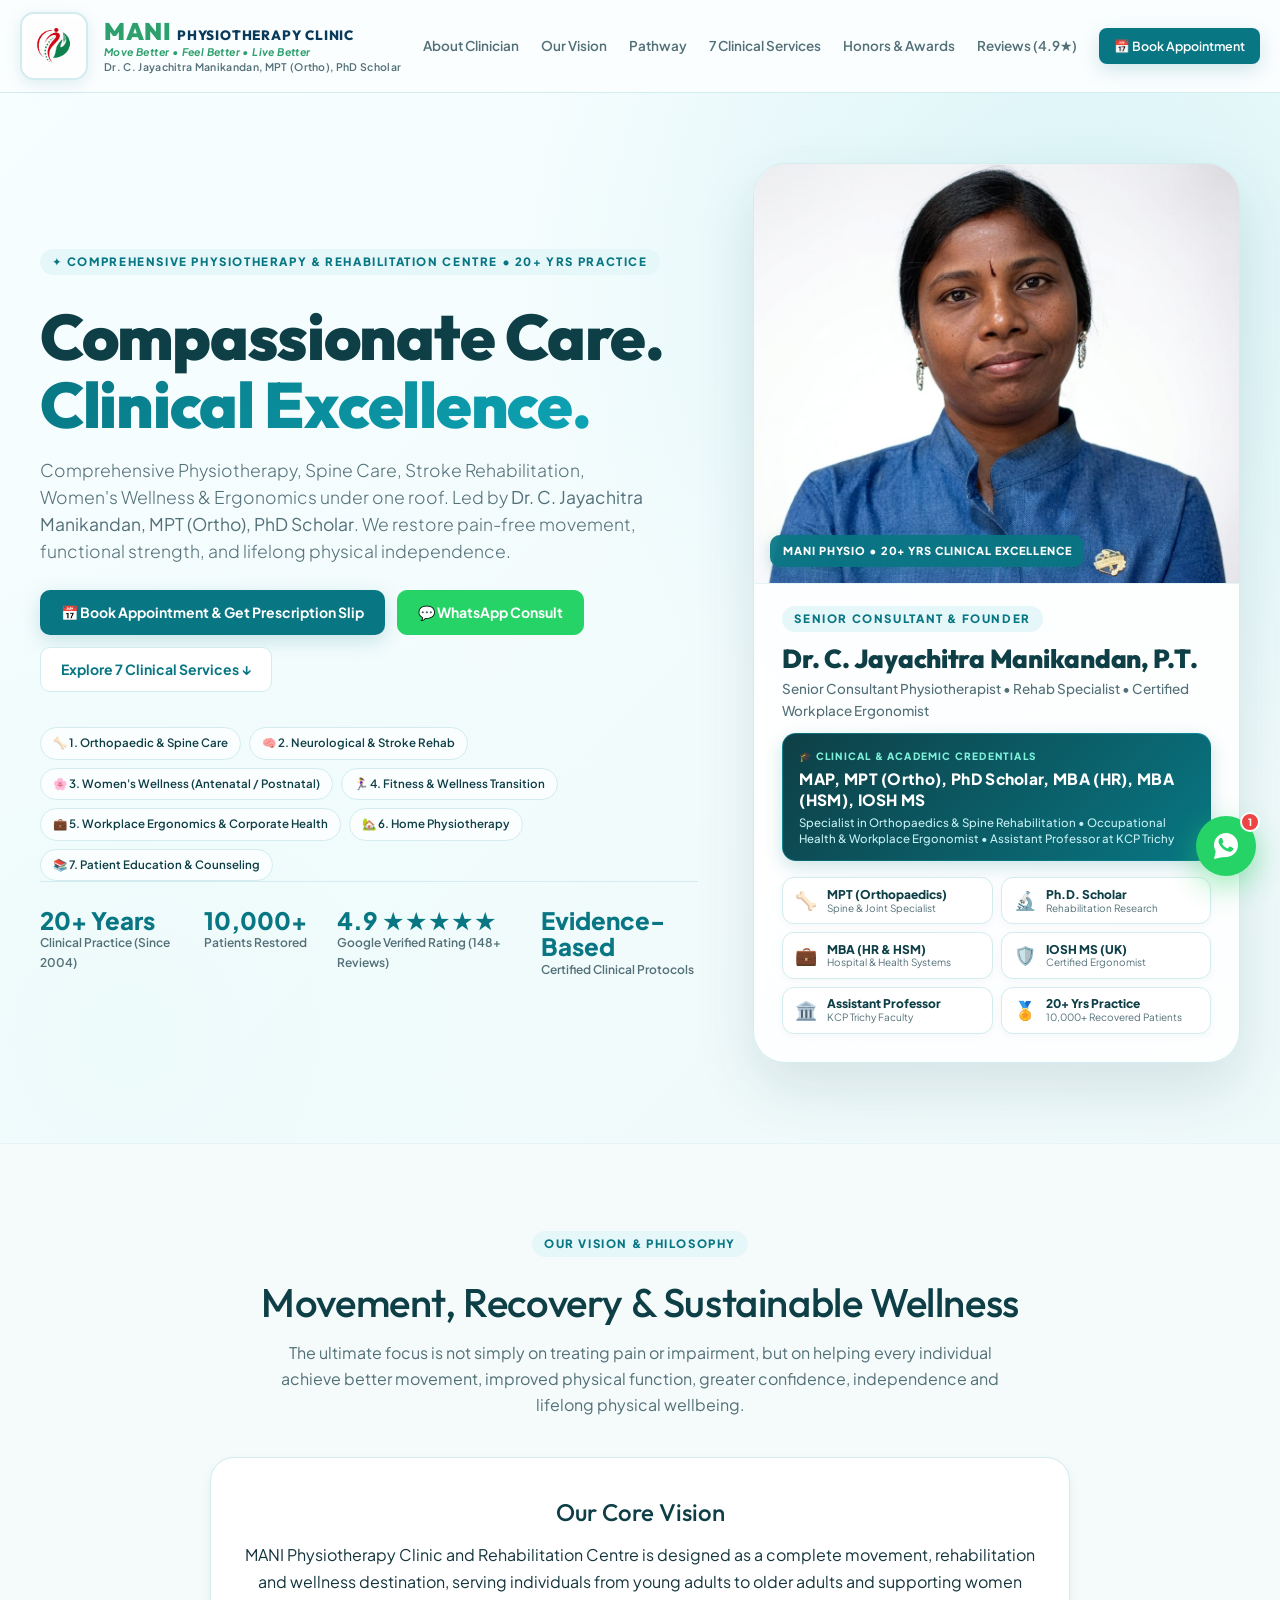
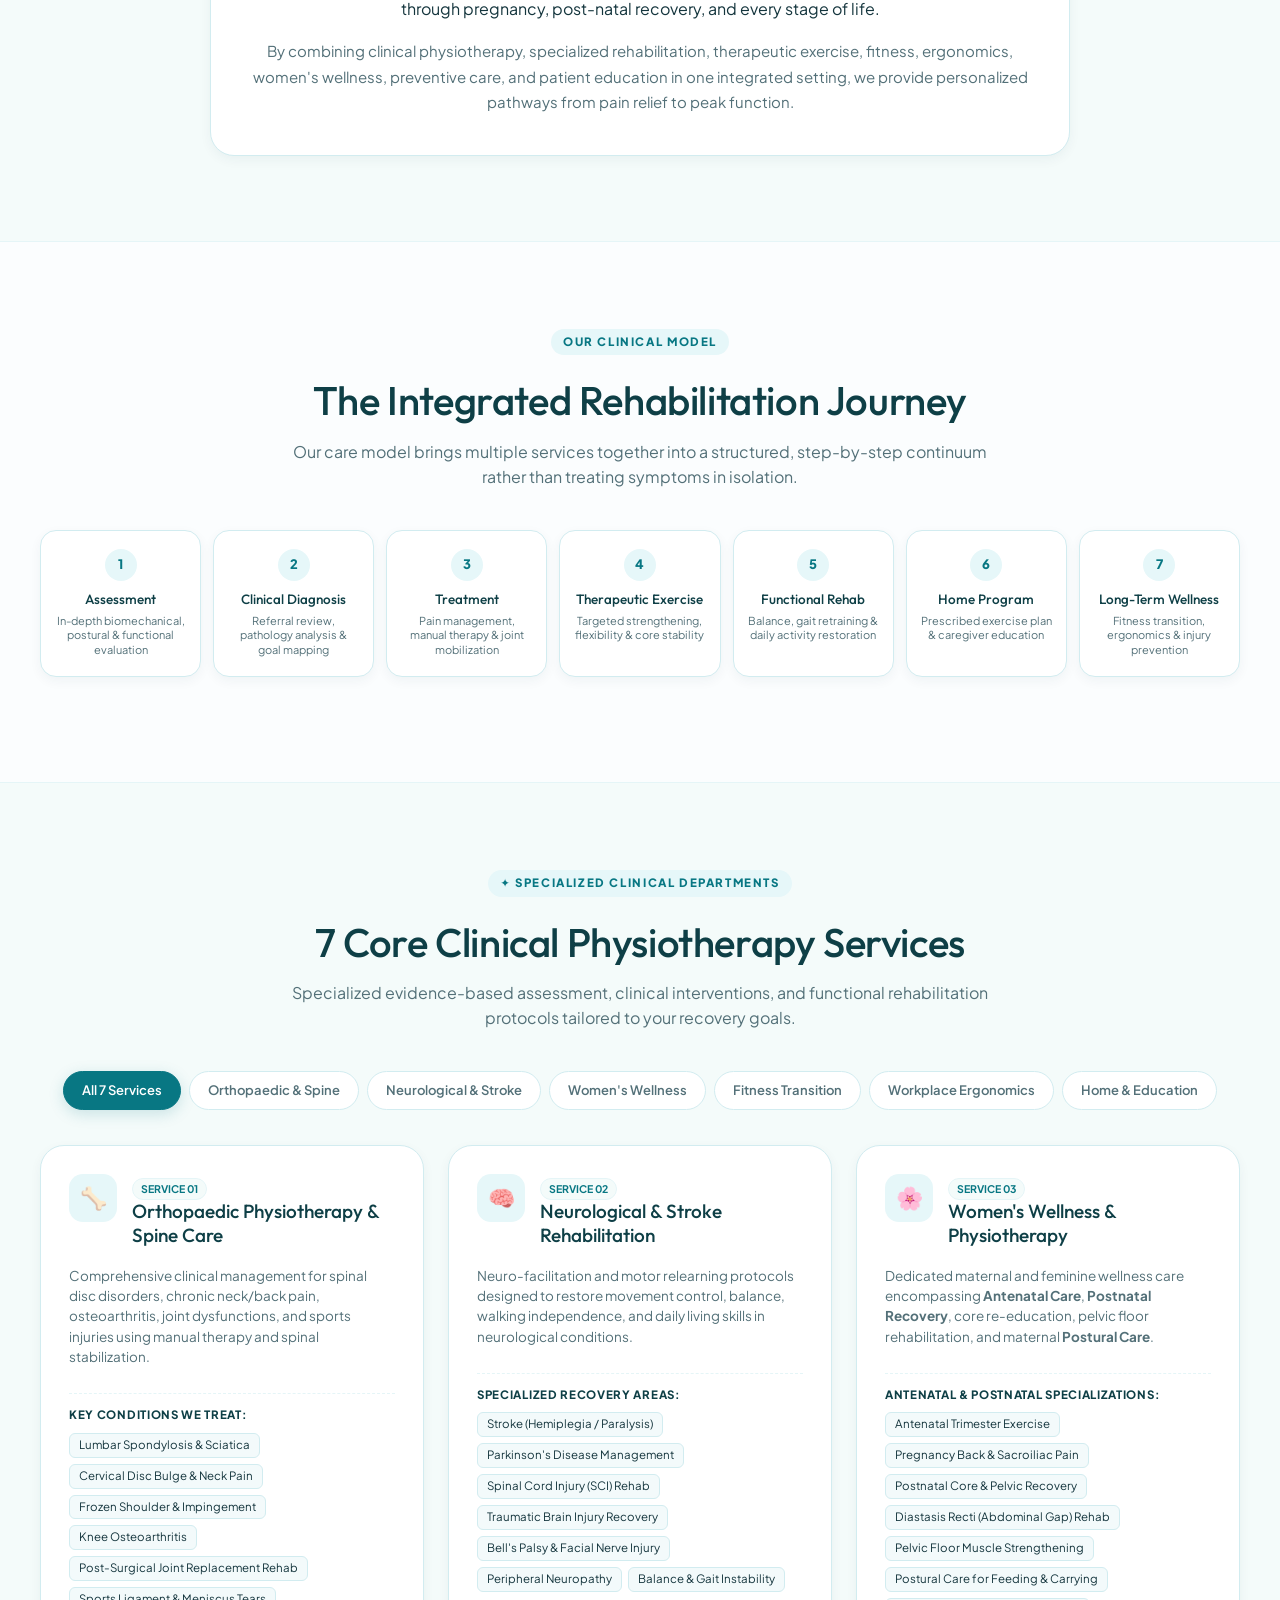
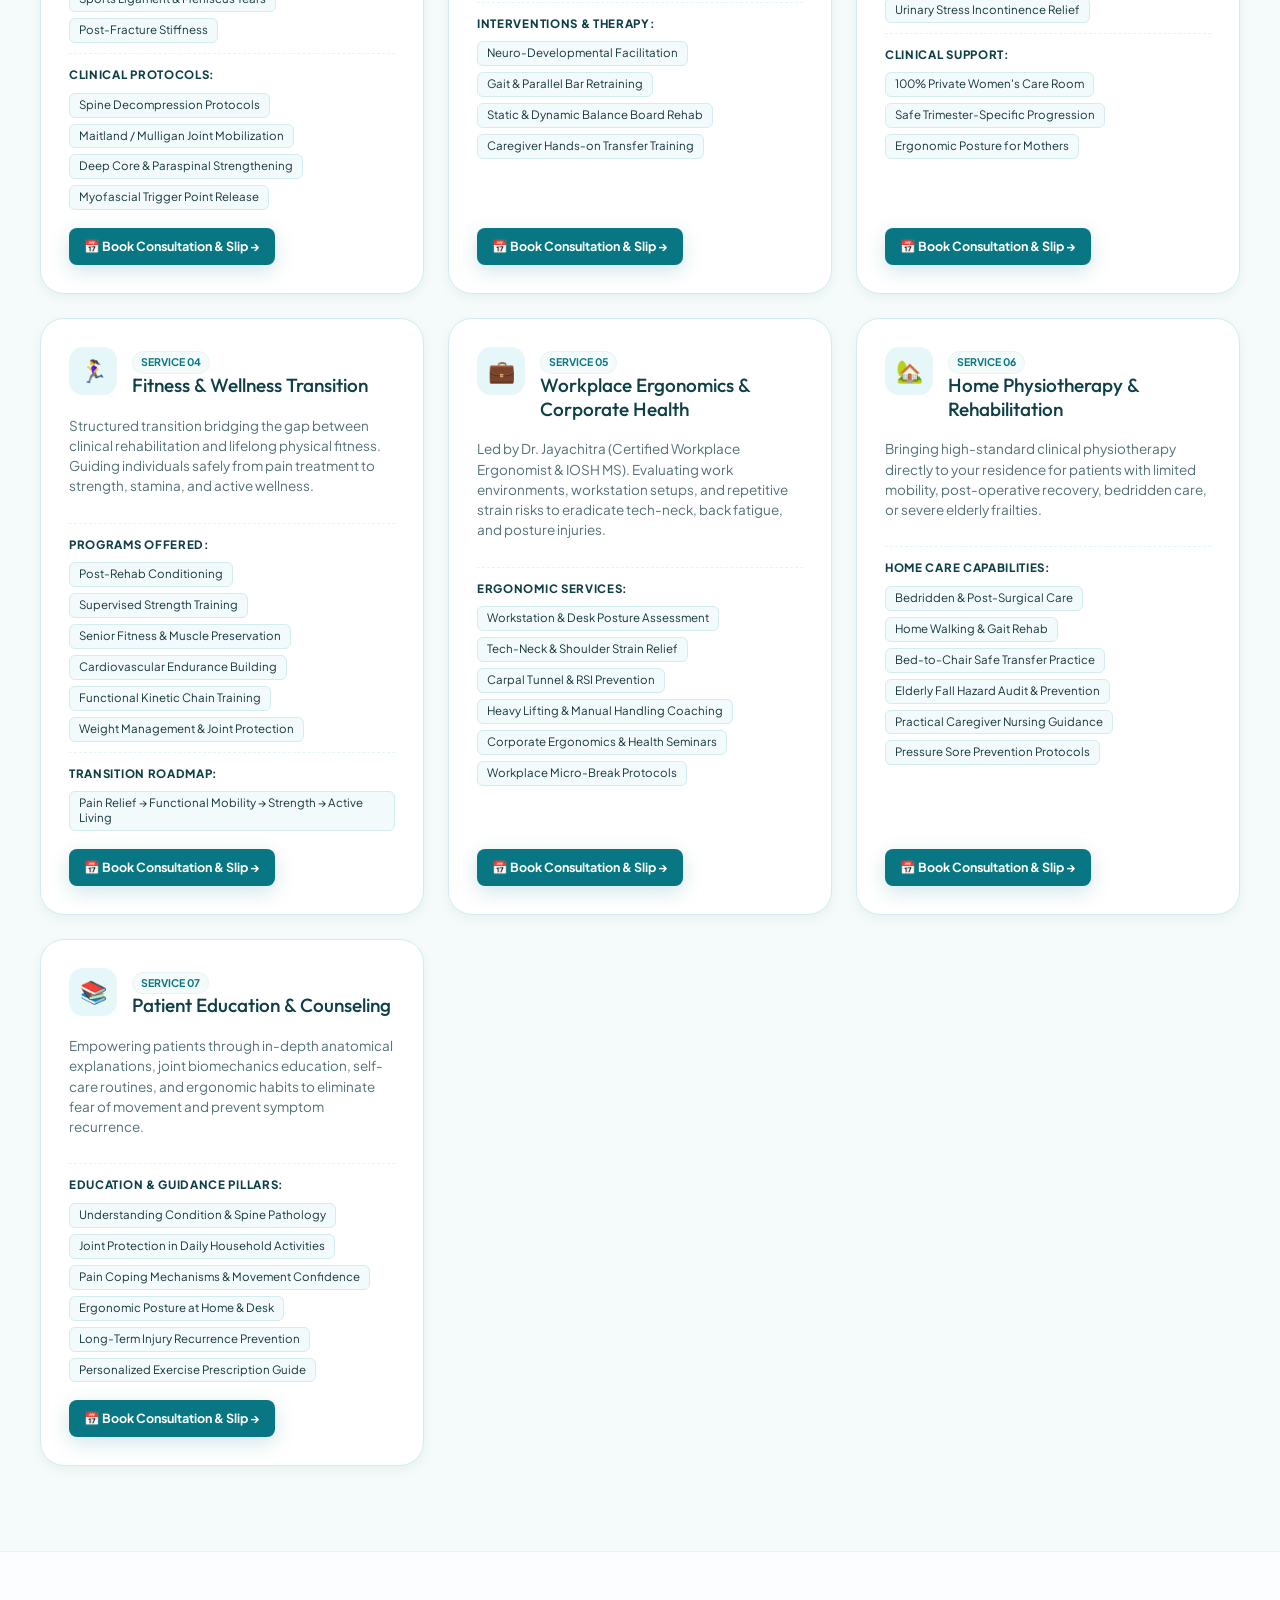
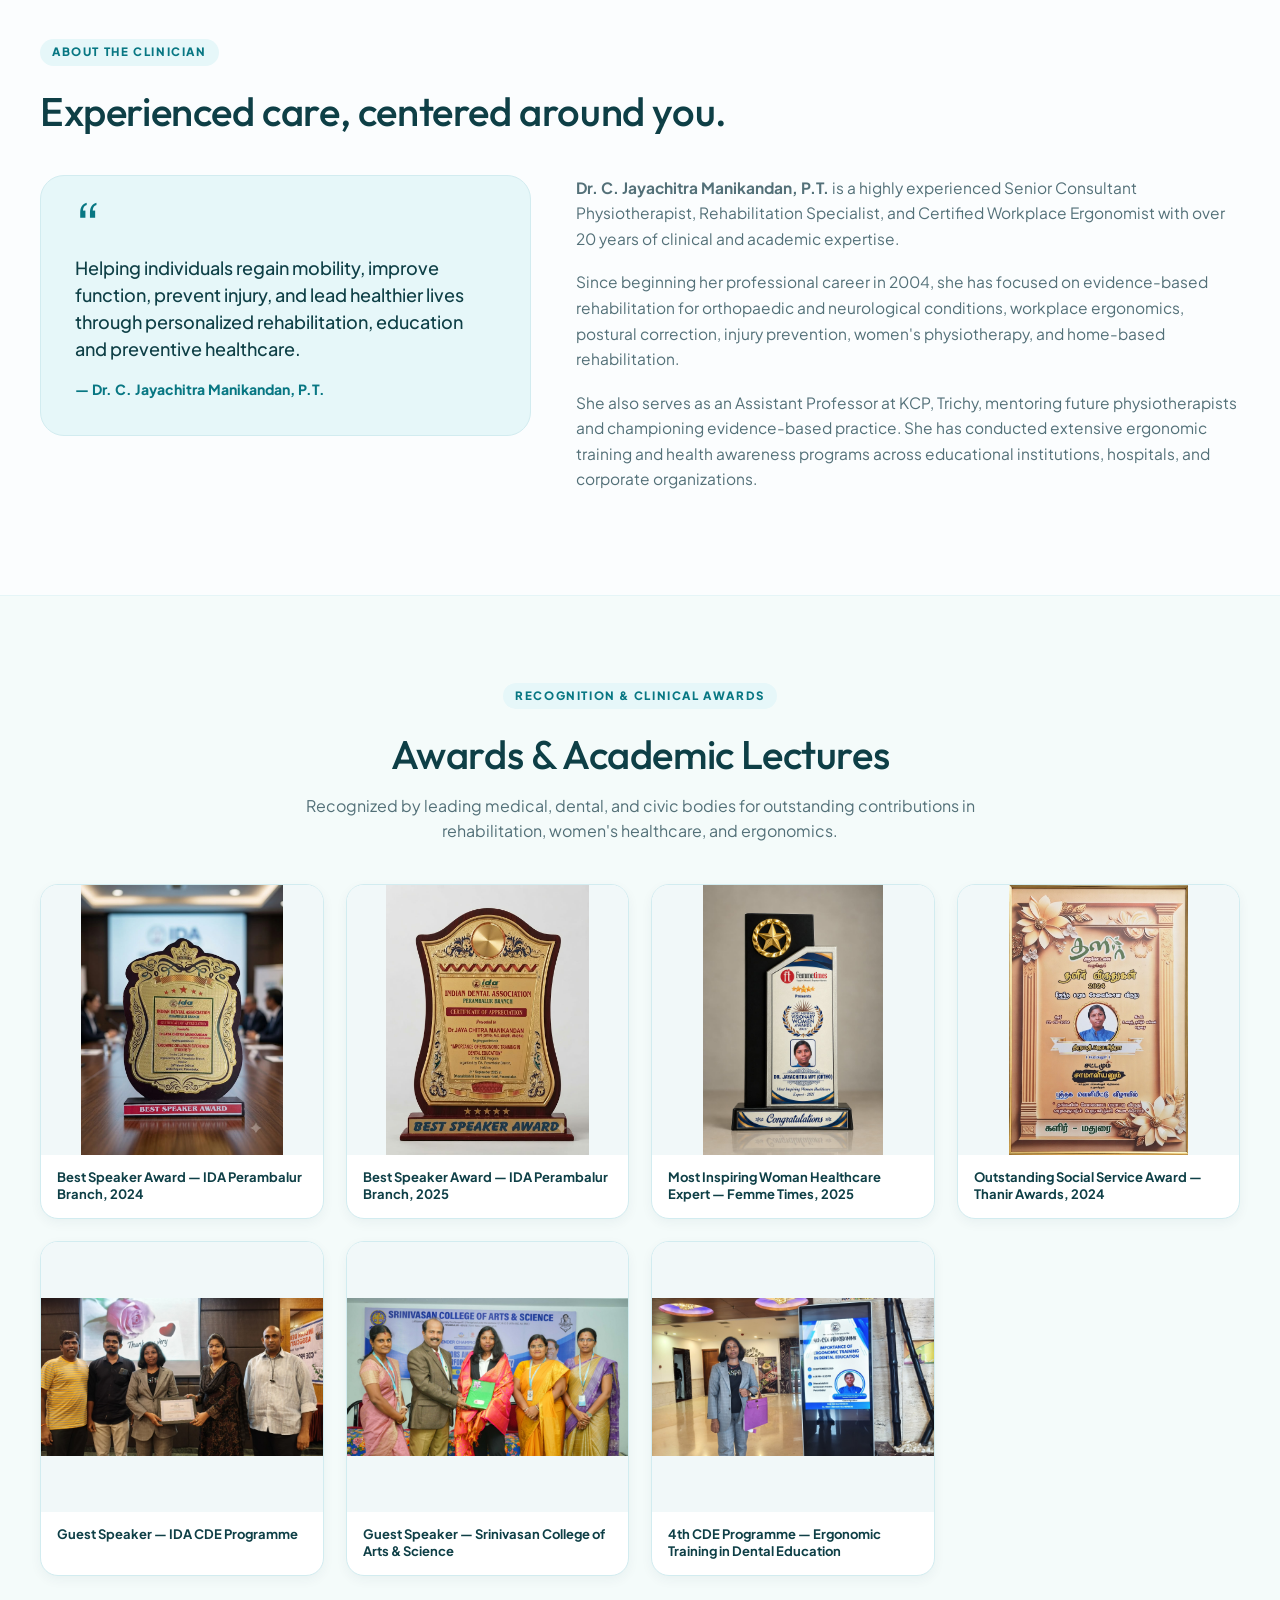
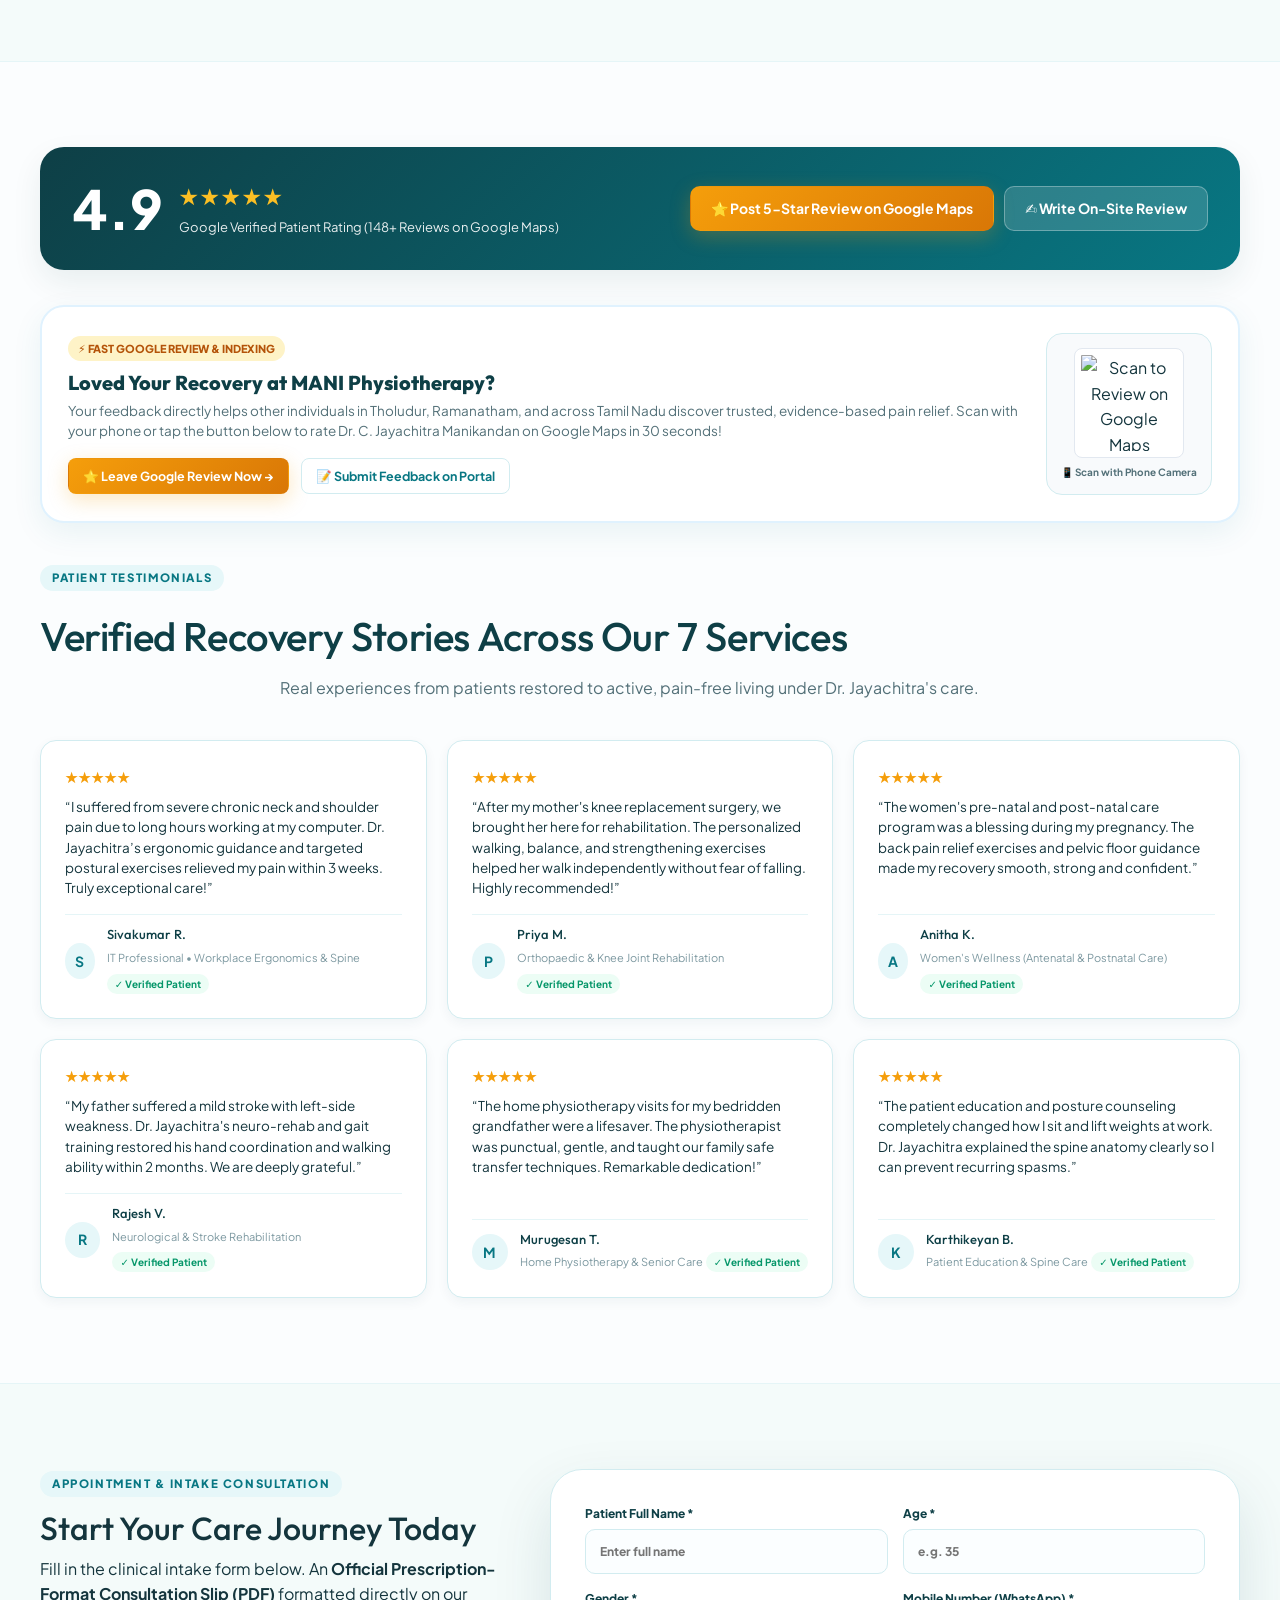
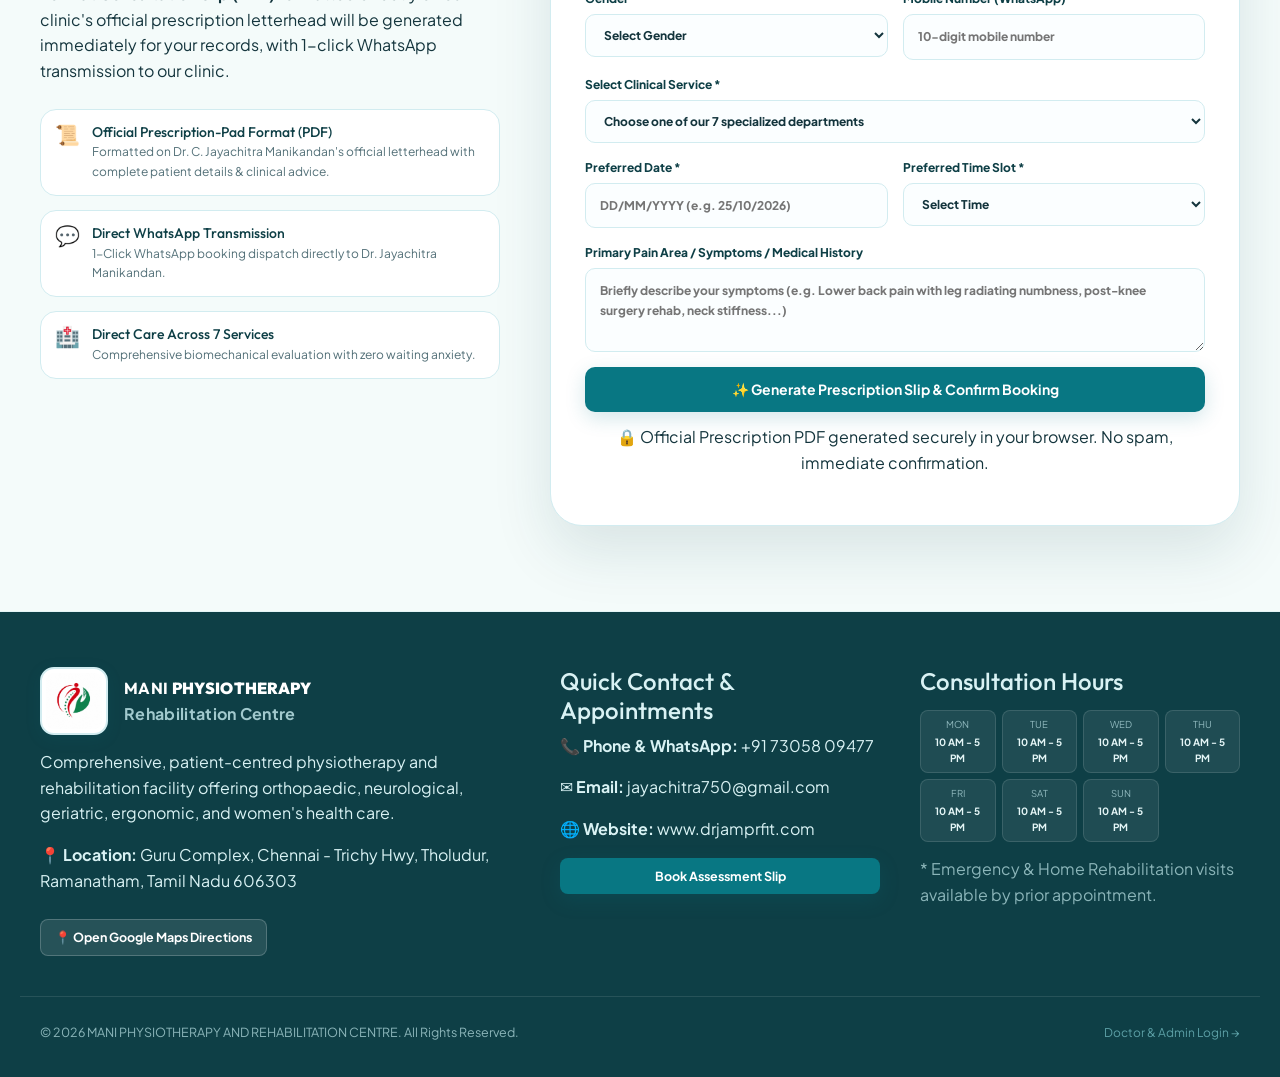
==== commit cdfc0544: "Optimize full responsive layout for mobile, tablet, and laptop" ====
--- a/index.html
+++ b/index.html
@@ -174,12 +174,12 @@
 
       <!-- Desktop Navigation Links -->
       <div class="nav-links d-none d-lg-flex">
-        <a href="#about">About Clinician</a>
-        <a href="#vision">Our Vision</a>
-        <a href="#journey">Care Pathway</a>
-        <a href="#services">7 Clinical Services</a>
-        <a href="#awards">Honors & Expertise</a>
-        <a href="#reviews">Google Reviews (4.9★)</a>
+        <a href="#about">About <span class="d-none d-xl-inline">Clinician</span></a>
+        <a href="#vision"><span class="d-none d-xl-inline">Our </span>Vision</a>
+        <a href="#journey">Pathway</a>
+        <a href="#services"><span class="d-none d-xl-inline">7 Clinical </span>Services</a>
+        <a href="#awards">Honors <span class="d-none d-xl-inline">& Awards</span></a>
+        <a href="#reviews">Reviews (4.9★)</a>
         <a href="#booking" class="btn primary sm">📅 Book Appointment</a>
       </div>
     </nav>
--- a/styles.css
+++ b/styles.css
@@ -62,8 +62,11 @@
 }
 
 .container {
-  width: min(1200px, 92%);
-  margin: auto;
+  width: 100%;
+  max-width: 1240px;
+  margin: 0 auto;
+  padding-left: 20px;
+  padding-right: 20px;
 }
 
 /* ================= HEADER & NAV ================= */
@@ -1579,193 +1582,429 @@
   color: #fff;
 }
 
-/* ================= RESPONSIVE & MOBILE OPTIMIZATIONS ================= */
-@media (max-width: 991px) {
-  .hero-grid, .booking-grid, .vision-grid, .about-grid {
-    grid-template-columns: 1fr;
-    gap: 35px;
-  }
-  .footer-grid {
-    grid-template-columns: 1fr;
-    gap: 30px;
+/* ==========================================================================
+   COMPREHENSIVE RESPONSIVE OPTIMIZATION SYSTEM
+   Engineered for: Mobile (320px-767px), Tablets (768px-991px), Laptops (992px-1200px) & Desktops (1200px+)
+   ========================================================================== */
+
+/* Universal fluid layout baseline */
+html, body {
+  overflow-x: hidden;
+  max-width: 100vw;
+}
+
+/* ================= 1. LAPTOPS & COMPACT DESKTOPS (992px - 1199px) ================= */
+@media (min-width: 992px) and (max-width: 1199px) {
+  .container {
+    max-width: 100%;
+    padding: 0 20px;
+  }
+  .site-header {
+    min-height: 74px;
+  }
+  .brand-logo {
+    width: 52px;
+    height: 52px;
+  }
+  .brand-mani {
+    font-size: 20px;
+  }
+  .brand-clinic {
+    font-size: 11.5px;
+  }
+  .brand-tagline {
+    font-size: 9px;
+    margin-top: 2px;
+  }
+  .brand-doctor {
+    display: none; /* Keeps navbar on a single clean row */
+  }
+  .nav-links {
+    gap: 12px;
+  }
+  .nav-links a {
+    font-size: 12.5px;
+    padding: 4px 0;
+  }
+  .nav-links .btn {
+    padding: 7px 12px;
+    font-size: 12.5px;
+    white-space: nowrap;
+  }
+  .hero-grid {
+    grid-template-columns: 1.1fr 0.9fr;
+    gap: 28px;
+  }
+  .hero h1 {
+    font-size: clamp(32px, 3.5vw, 42px);
+  }
+  .doctor-photo-wrap {
+    height: 330px;
+  }
+  .services-catalog {
+    grid-template-columns: repeat(2, 1fr);
+    gap: 20px;
+  }
+  .awards-grid {
+    grid-template-columns: repeat(3, 1fr);
+    gap: 16px;
+  }
+  .reviews-grid {
+    grid-template-columns: repeat(2, 1fr);
+    gap: 20px;
+  }
+}
+
+/* ================= 2. TABLETS & IPADS (768px - 991px) ================= */
+@media (min-width: 768px) and (max-width: 991px) {
+  .container {
+    max-width: 100%;
+    padding: 0 24px;
+  }
+  .site-header {
+    min-height: 72px;
+  }
+  .brand-logo {
+    width: 52px;
+    height: 52px;
+  }
+  .brand-mani {
+    font-size: 21px;
+  }
+  .brand-clinic {
+    font-size: 12px;
+  }
+  .brand-tagline {
+    font-size: 9.5px;
+  }
+  .brand-doctor {
+    display: none;
   }
   .mobile-header-actions {
     display: flex;
+    gap: 10px;
   }
   .menu-btn {
     display: flex;
   }
   .nav-links {
+    display: none !important;
+  }
+
+  /* Tablet Hero Section */
+  .hero {
+    padding: 40px 0 50px;
+  }
+  .hero-grid {
+    grid-template-columns: 1fr;
+    gap: 36px;
+  }
+  .hero-content {
+    max-width: 680px;
+    margin: 0 auto;
+    text-align: center;
+  }
+  .hero .eyebrow {
+    margin: 0 auto 12px;
+  }
+  .hero h1 {
+    font-size: clamp(32px, 4.5vw, 42px);
+    margin: 12px 0 16px;
+  }
+  .hero .lead {
+    font-size: 16px;
+    max-width: 600px;
+    margin: 0 auto 20px;
+  }
+  .hero-actions {
+    justify-content: center;
+    margin: 20px 0 24px;
+  }
+  .hero-pills {
+    justify-content: center;
+  }
+  .trust-row {
+    max-width: 540px;
+    margin: 0 auto;
+    display: grid;
+    grid-template-columns: repeat(3, 1fr);
+    gap: 14px;
+    padding-top: 20px;
+  }
+  .doctor-card {
+    max-width: 520px;
+    margin: 0 auto;
+    padding: 24px;
+  }
+  .doctor-photo-wrap {
+    height: 340px;
+  }
+
+  /* Tablet Services & Grids */
+  .services-catalog {
+    grid-template-columns: repeat(2, 1fr);
+    gap: 22px;
+  }
+  .awards-grid {
+    grid-template-columns: repeat(3, 1fr);
+    gap: 16px;
+  }
+  .awards-grid img {
+    height: 180px;
+  }
+  .reviews-grid {
+    grid-template-columns: repeat(2, 1fr);
+    gap: 20px;
+  }
+  .pathway-flow {
+    grid-template-columns: repeat(2, 1fr);
+    gap: 14px;
+  }
+  .vision-grid, .about-grid {
+    grid-template-columns: 1fr 1fr;
+    gap: 30px;
+    align-items: center;
+  }
+  .booking-grid {
+    grid-template-columns: 1fr;
+    max-width: 720px;
+    margin: 0 auto;
+    gap: 32px;
+  }
+  .footer-grid {
+    grid-template-columns: repeat(2, 1fr);
+    gap: 32px;
+  }
+}
+
+/* ================= 3. MOBILE PHONES (max-width: 767px) ================= */
+@media (max-width: 767px) {
+  body {
+    padding-bottom: 76px; /* Room for fixed bottom quick-bar */
+    overflow-x: hidden;
+  }
+  .container {
+    width: 100%;
+    padding: 0 16px;
+  }
+  .site-header {
+    min-height: 66px;
+  }
+  .nav {
+    min-height: 66px;
+  }
+  .brand-logo {
+    width: 46px;
+    height: 46px;
+    border-radius: 12px;
+    padding: 3px;
+  }
+  .brand-title-row {
+    gap: 4px;
+  }
+  .brand-mani {
+    font-size: 18px;
+  }
+  .brand-clinic {
+    font-size: 10.5px;
+  }
+  .brand-tagline {
+    font-size: 8.5px;
+    margin-top: 2px;
+  }
+  .brand-doctor {
     display: none;
   }
-}
-
-@media (max-width: 768px) {
-  body {
-    padding-bottom: 74px; /* Space for sticky mobile-bottom-bar */
-    overflow-x: hidden;
-  }
-  .container {
-    width: 94%;
-  }
+  .mobile-header-actions {
+    display: flex;
+    gap: 6px;
+  }
+  .btn-icon-call, .btn-icon-wa {
+    width: 36px;
+    height: 36px;
+    font-size: 15px;
+  }
+  .menu-btn {
+    display: flex;
+    width: 38px;
+    height: 38px;
+    font-size: 22px;
+    border-radius: 9px;
+  }
+  .nav-links {
+    display: none !important;
+  }
+
+  /* Floating WhatsApp Button on Mobile (safely above bottom bar) */
   .whatsapp-float {
-    bottom: 82px; /* Sits cleanly above sticky bottom bar */
-    right: 16px;
-    width: 52px;
-    height: 52px;
-  }
-  .whatsapp-float svg {
-    width: 28px;
-    height: 28px;
-  }
-  .brand-logo {
+    bottom: 84px;
+    right: 14px;
     width: 50px;
     height: 50px;
   }
-  .brand-name {
-    font-size: 16px;
-  }
-  .brand-sub {
-    font-size: 9.5px;
-  }
-  .brand-doctor {
-    display: none; /* Keep mobile header clean and concise */
-  }
-  .nav {
-    min-height: 72px;
+  .whatsapp-float svg {
+    width: 26px;
+    height: 26px;
   }
 
   /* Hero Section Mobile */
   .hero {
-    padding: 35px 0 45px;
+    padding: 24px 0 35px;
+  }
+  .hero-grid {
+    grid-template-columns: 1fr;
+    gap: 28px;
+  }
+  .hero-content {
+    text-align: left;
   }
   .eyebrow {
     font-size: 10px;
     padding: 4px 10px;
-    letter-spacing: 0.08em;
+    letter-spacing: 0.06em;
     line-height: 1.3;
+    display: inline-block;
   }
   .hero h1 {
-    font-size: clamp(26px, 7.5vw, 36px);
-    margin: 12px 0 14px;
-    line-height: 1.15;
+    font-size: clamp(24px, 7vw, 32px);
+    line-height: 1.18;
+    margin: 10px 0 12px;
   }
   .hero .lead {
-    font-size: 14.5px;
+    font-size: 14px;
     line-height: 1.5;
-    margin-bottom: 20px;
+    margin-bottom: 16px;
   }
   .hero-actions {
     flex-direction: column;
     gap: 10px;
-    margin: 18px 0 25px;
+    margin: 16px 0 20px;
   }
   .hero-actions .btn {
     width: 100%;
+    min-height: 48px;
     padding: 12px 18px;
-    font-size: 14px;
+    font-size: 14.5px;
+    justify-content: center;
   }
   .hero-pills {
-    gap: 6px;
+    gap: 5px;
+    flex-wrap: wrap;
   }
   .pill-item {
-    font-size: 10.5px;
-    padding: 4px 9px;
+    font-size: 10px;
+    padding: 4px 8px;
   }
   .trust-row {
     display: grid;
     grid-template-columns: repeat(3, 1fr);
-    gap: 8px;
+    gap: 6px;
     text-align: center;
-    padding-top: 18px;
+    padding-top: 14px;
+    border-top: 1px solid #e2f1f3;
   }
   .trust-row strong {
-    font-size: 18px;
+    font-size: 17px;
   }
   .trust-row small {
-    font-size: 10px;
+    font-size: 9.5px;
+    line-height: 1.2;
+    display: block;
   }
 
   /* Doctor Card Mobile */
   .doctor-card {
-    padding: 18px;
+    padding: 16px;
     border-radius: 20px;
+    max-width: 440px;
+    margin: 0 auto;
+    width: 100%;
   }
   .doctor-photo-wrap {
-    margin: -18px -18px 16px;
-    height: 290px;
+    margin: -16px -16px 14px;
+    height: 270px;
     border-radius: 20px 20px 0 0;
   }
+  .doctor-photo-wrap img {
+    object-fit: cover;
+    object-position: top center;
+  }
   .photo-badge {
-    font-size: 9.5px;
-    padding: 5px 10px;
-    bottom: 12px;
-    left: 12px;
+    font-size: 9px;
+    padding: 4px 9px;
+    bottom: 10px;
+    left: 10px;
   }
   .doctor-info h2 {
-    font-size: 21px;
+    font-size: 20px;
   }
   .doctor-info p {
-    font-size: 12.5px;
+    font-size: 12px;
   }
   .degree-highlight-banner {
-    padding: 12px 14px;
+    padding: 10px 12px;
+    border-radius: 12px;
   }
   .degree-highlight-title {
-    font-size: 13.5px;
+    font-size: 13px;
   }
   .degree-highlight-sub {
-    font-size: 10.5px;
+    font-size: 10px;
   }
   .credentials {
-    grid-template-columns: 1fr 1fr;
+    grid-template-columns: repeat(2, 1fr);
     gap: 6px;
   }
   .credential-chip {
     padding: 6px 8px;
-    gap: 6px;
+    gap: 5px;
+    border-radius: 10px;
   }
   .credential-icon {
-    font-size: 16px;
+    font-size: 15px;
   }
   .credential-title {
-    font-size: 11px;
+    font-size: 10.5px;
   }
   .credential-desc {
-    font-size: 9px;
+    font-size: 8.5px;
   }
 
   /* Section Spacing */
   .section {
-    padding: 45px 0;
+    padding: 38px 0;
   }
   .section-head {
-    margin-bottom: 25px;
+    margin-bottom: 22px;
+    text-align: center;
   }
   .section-head h2 {
-    font-size: 24px;
+    font-size: 23px;
+    line-height: 1.22;
   }
   .section-head p {
-    font-size: 14px;
-  }
-
-  /* Care Pathway Roadmap Mobile */
+    font-size: 13.5px;
+  }
+
+  /* Pathway Flow Mobile */
   .pathway-flow {
     grid-template-columns: repeat(2, 1fr);
     gap: 8px;
-    margin: 22px 0 15px;
+    margin: 18px 0 12px;
   }
   .pathway-step {
     padding: 12px 10px;
+    border-radius: 14px;
   }
   .pathway-step h4 {
     font-size: 12px;
+    line-height: 1.25;
   }
   .pathway-step p {
-    font-size: 10px;
-  }
-
-  /* Horizontal touch-scrollable Services Filter Bar */
+    font-size: 9.5px;
+  }
+
+  /* Touch-scrollable Service Filter Bar */
   .service-filter-bar {
     flex-wrap: nowrap;
     overflow-x: auto;
@@ -1774,6 +2013,7 @@
     -webkit-overflow-scrolling: touch;
     scrollbar-width: none;
     -ms-overflow-style: none;
+    gap: 6px;
   }
   .service-filter-bar::-webkit-scrollbar {
     display: none;
@@ -1781,8 +2021,9 @@
   .filter-btn {
     flex-shrink: 0;
     white-space: nowrap;
-    padding: 7px 14px;
+    padding: 8px 14px;
     font-size: 12px;
+    border-radius: 10px;
   }
 
   /* Services Catalog Cards Mobile */
@@ -1791,7 +2032,7 @@
     gap: 16px;
   }
   .service-card {
-    padding: 20px 18px;
+    padding: 18px 16px;
     border-radius: 18px;
   }
   .service-card h3 {
@@ -1799,11 +2040,12 @@
   }
   .service-card-action {
     flex-direction: column;
-    gap: 10px;
+    gap: 8px;
     align-items: stretch;
   }
   .service-card-action .btn {
     width: 100%;
+    min-height: 44px;
     justify-content: center;
   }
 
@@ -1813,51 +2055,64 @@
     gap: 10px;
   }
   .awards-grid figure {
-    border-radius: 14px;
+    border-radius: 12px;
   }
   .awards-grid img {
-    height: 150px;
+    height: 135px;
+    object-fit: cover;
   }
   .awards-grid figcaption {
-    font-size: 11px;
-    padding: 8px 10px;
+    font-size: 10.5px;
+    padding: 6px 8px;
+    line-height: 1.25;
+    display: -webkit-box;
+    -webkit-line-clamp: 2;
+    -webkit-box-orient: vertical;
+    overflow: hidden;
   }
 
   /* Reviews & Google Booster Mobile */
   .review-stats-card {
     flex-direction: column;
-    align-items: flex-start;
-    padding: 22px 18px;
-    gap: 18px;
+    align-items: center;
+    text-align: center;
+    padding: 18px 16px;
+    gap: 16px;
   }
   .rating-big {
-    font-size: 44px;
+    font-size: 38px;
   }
   .reviews-grid {
     grid-template-columns: 1fr;
-    gap: 16px;
+    gap: 14px;
   }
   .google-review-booster-card {
     flex-direction: column;
     text-align: center;
-    padding: 22px 18px;
-    gap: 18px;
+    padding: 18px 16px;
+    gap: 16px;
   }
   .google-booster-title {
-    font-size: 18px;
+    font-size: 17px;
   }
   .google-booster-actions {
     flex-direction: column;
     width: 100%;
+    gap: 10px;
   }
   .google-booster-actions .btn {
     width: 100%;
+    min-height: 46px;
     justify-content: center;
   }
 
   /* Intake & Booking Form Mobile */
+  .booking-grid {
+    grid-template-columns: 1fr;
+    gap: 22px;
+  }
   .form-card {
-    padding: 22px 16px;
+    padding: 20px 16px;
     border-radius: 20px;
   }
   .form-row {
@@ -1865,29 +2120,36 @@
     gap: 0;
   }
   input, select, textarea {
-    font-size: 16px; /* Crucial: Prevents iOS Safari auto-zoom on tap */
-    padding: 11px 12px;
+    font-size: 16px !important; /* Critical: stops iOS zoom */
+    padding: 12px 14px;
+    border-radius: 12px;
+    min-height: 48px;
+  }
+  .form-card .btn.full {
+    min-height: 52px;
+    font-size: 15px;
+    font-weight: 700;
   }
 
   /* Modals Mobile */
   .modal {
-    padding: 12px;
+    padding: 10px;
   }
   .modal-card {
-    padding: 22px 16px;
+    padding: 20px 16px;
     border-radius: 20px;
-    width: 95vw;
-    max-height: 88vh;
+    width: min(500px, 95vw);
+    max-height: 90vh;
   }
   .interactive-stars {
-    font-size: 38px;
-    gap: 8px;
+    font-size: 36px;
+    gap: 6px;
   }
 
   /* Footer Mobile */
   .footer-grid {
     grid-template-columns: 1fr;
-    gap: 26px;
+    gap: 24px;
   }
   .hours-list {
     grid-template-columns: repeat(4, 1fr);
@@ -1900,15 +2162,83 @@
   }
 }
 
-@media (max-width: 480px) {
-  .hours-list {
-    grid-template-columns: repeat(3, 1fr);
-  }
-  .trust-row strong {
-    font-size: 16px;
+/* ================= 4. EXTRA SMALL PHONES (max-width: 380px) ================= */
+@media (max-width: 380px) {
+  .brand-mani {
+    font-size: 16.5px;
+  }
+  .brand-clinic {
+    font-size: 9.5px;
+  }
+  .brand-tagline {
+    display: none;
+  }
+  .btn-icon-call, .btn-icon-wa {
+    width: 34px;
+    height: 34px;
+  }
+  .menu-btn {
+    width: 35px;
+    height: 35px;
+    font-size: 20px;
   }
   .credentials {
     grid-template-columns: 1fr;
+  }
+  .pathway-flow {
+    grid-template-columns: 1fr;
+  }
+  .hours-list {
+    grid-template-columns: repeat(2, 1fr);
+  }
+  .trust-row strong {
+    font-size: 15px;
+  }
+  .awards-grid img {
+    height: 120px;
+  }
+}
+
+/* ================= 5. ADMIN PORTAL MOBILE & TABLET OPTIMIZATIONS ================= */
+@media (max-width: 991px) {
+  #bookingsTable th, #bookingsTable td {
+    padding: 10px 8px;
+    font-size: 12px;
+  }
+  .admin-tab-nav {
+    gap: 8px;
+  }
+  .admin-tab-btn {
+    padding: 8px 14px;
+    font-size: 13px;
+  }
+}
+
+@media (max-width: 767px) {
+  #panel .section-head h2 {
+    font-size: 20px;
+  }
+  #panel .admin-kpi-grid,
+  div[style*="grid-template-columns:repeat(auto-fit, minmax(200px, 1fr))"] {
+    grid-template-columns: repeat(2, 1fr) !important;
+    gap: 10px !important;
+  }
+  #panel div[style*="display:flex;gap:12px;flex-wrap:wrap"] {
+    flex-direction: column !important;
+    align-items: stretch !important;
+  }
+  #searchBox, #statusFilter {
+    max-width: 100% !important;
+    width: 100% !important;
+  }
+  #newRxBtn, #exportBtn, #logoutBtn {
+    width: 100% !important;
+    justify-content: center !important;
+    min-height: 44px !important;
+  }
+  .admin-gallery-grid {
+    grid-template-columns: 1fr !important;
+    gap: 16px !important;
   }
 }
 
